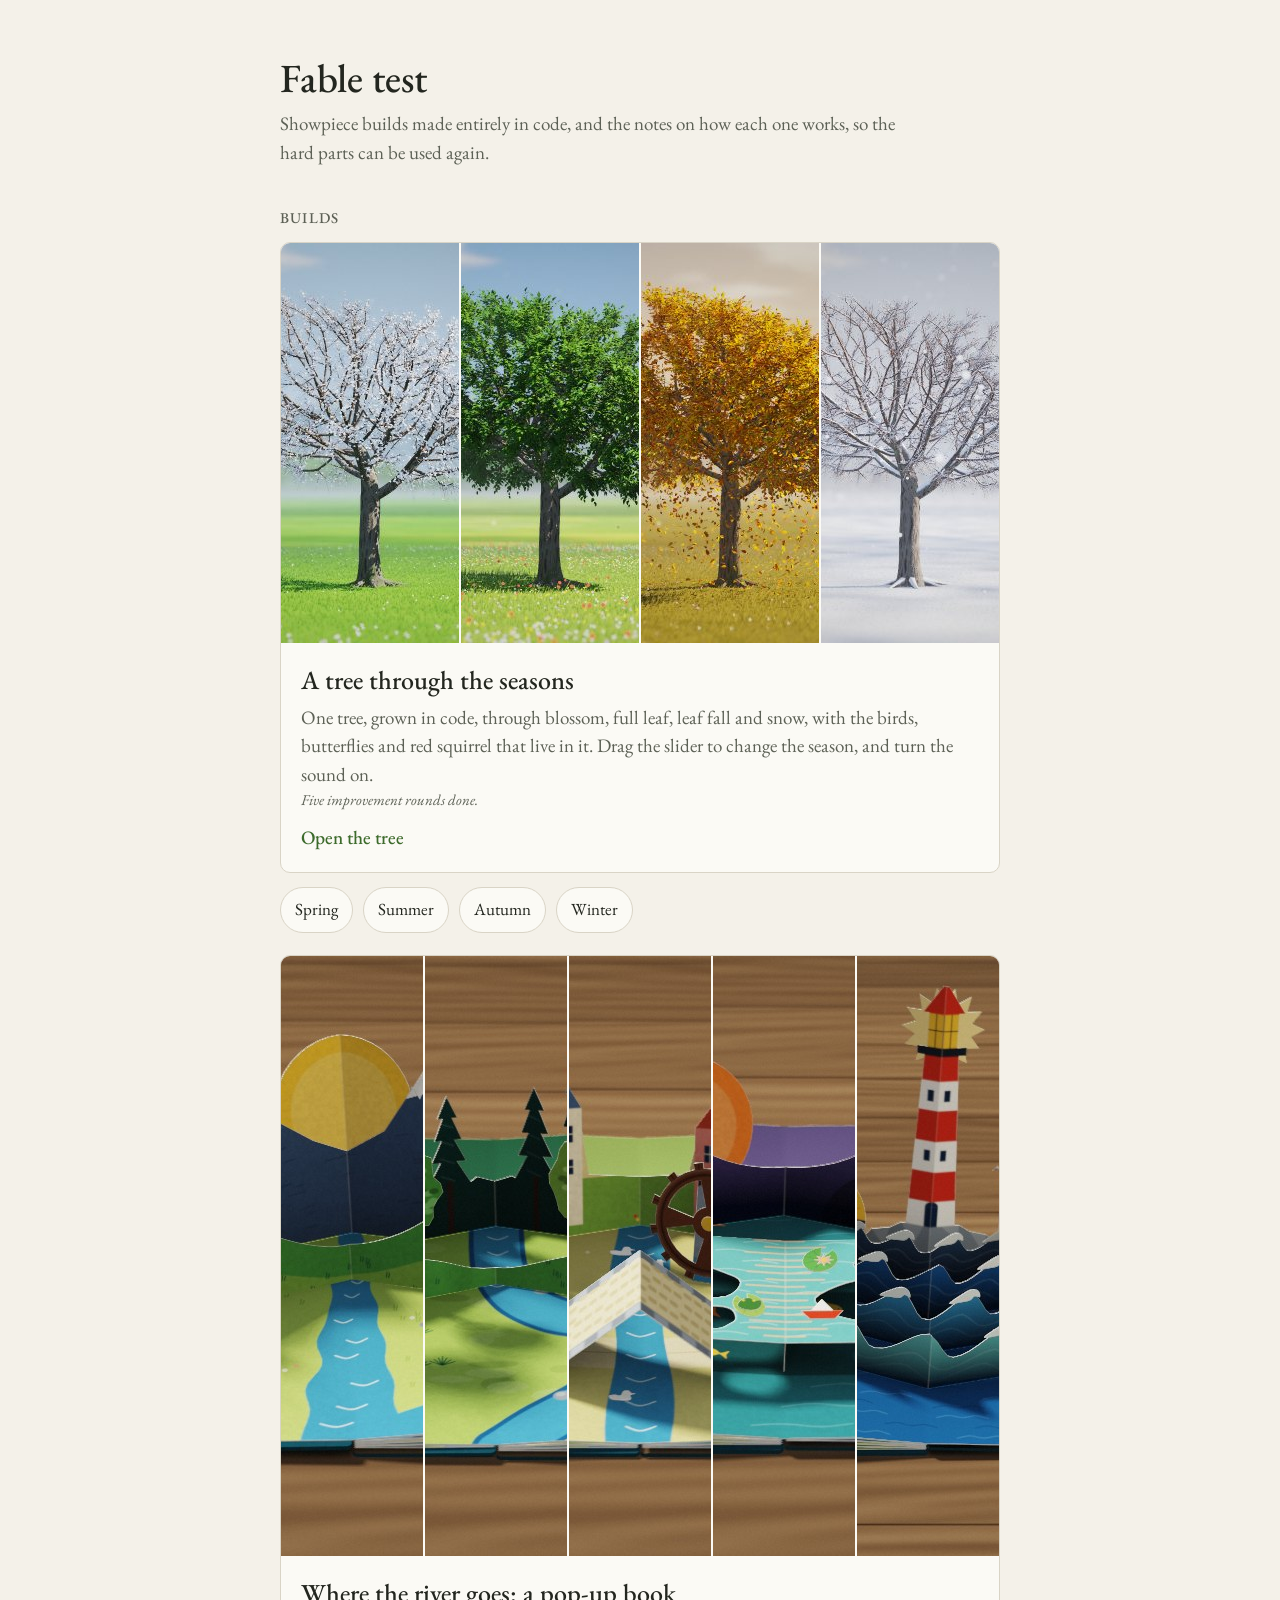
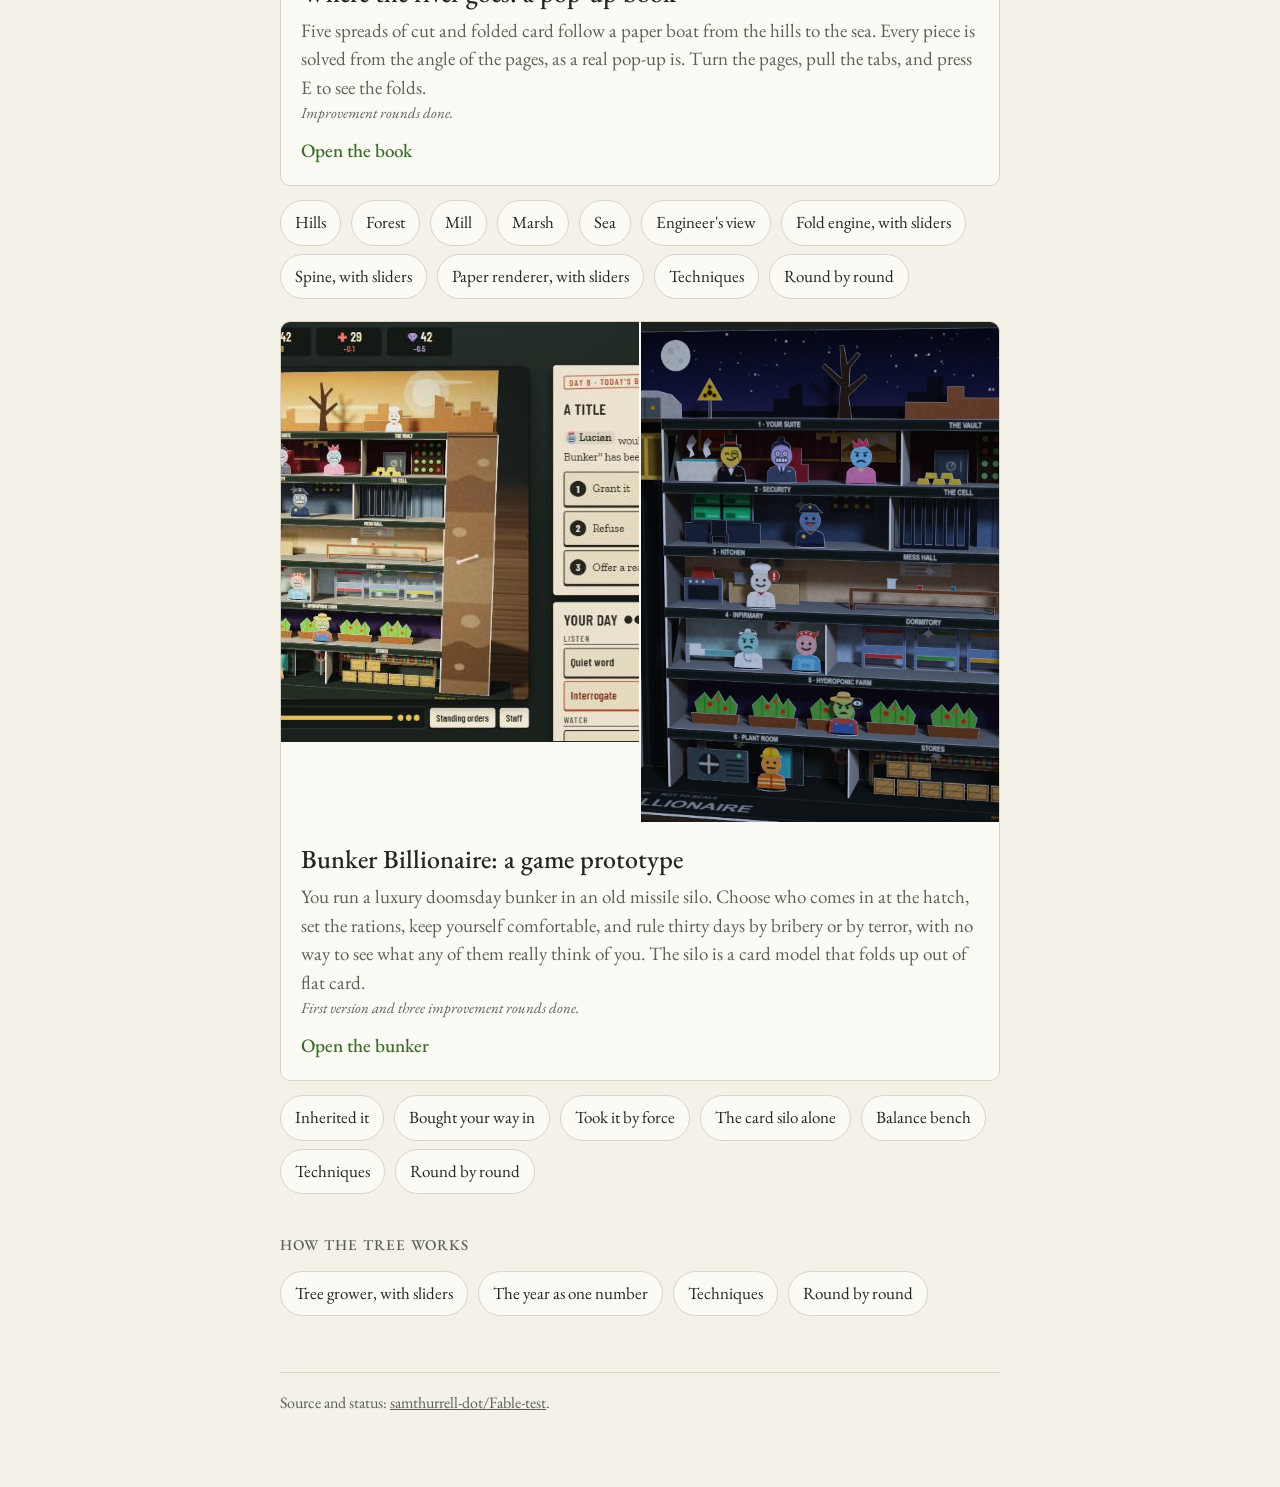
==== index.html @ d1429f7f "16-bunker: people as cut figures with hats and stands, a night sky, labelled floors, lamps and more " ====
<!doctype html>
<html lang="en-GB">
<head>
<meta charset="utf-8">
<meta name="viewport" content="width=device-width, initial-scale=1">
<title>Fable test</title>
<meta name="description" content="Showpiece builds made in code, and the notes on how each one works.">
<meta property="og:type" content="website">
<meta property="og:title" content="Fable test: showpiece builds made in code">
<meta property="og:description" content="One tree, grown entirely in code, through blossom, full leaf, leaf fall and snow, with the life that lives in it.">
<meta property="og:image" content="https://samthurrell-dot.github.io/Fable-test/builds/13-tree-seasons/share/og.jpg">
<meta name="twitter:card" content="summary_large_image">
<link rel="preconnect" href="https://fonts.googleapis.com">
<link rel="preconnect" href="https://fonts.gstatic.com" crossorigin>
<link href="https://fonts.googleapis.com/css2?family=EB+Garamond:ital,wght@0,400;0,500;1,400&display=swap" rel="stylesheet">
<style>
  :root { --paper: #f4f1e9; --ink: #23261f; --soft: #5d6156; --line: #d9d4c6; --leaf: #3d6b2c; }
  * { box-sizing: border-box; }
  body { margin: 0; background: var(--paper); color: var(--ink); font: 19px/1.5 'EB Garamond', Georgia, 'Times New Roman', serif; -webkit-font-smoothing: antialiased; }
  main { max-width: 760px; margin: 0 auto; padding: 56px 20px 72px; }
  h1 { font-weight: 500; font-size: 40px; line-height: 1.1; margin: 0 0 10px; }
  .lede { color: var(--soft); margin: 0 0 40px; max-width: 34em; }
  h2 { font-weight: 500; font-size: 15px; letter-spacing: 0.08em; text-transform: uppercase; color: var(--soft); margin: 0 0 12px; }
  .build { display: block; border: 1px solid var(--line); border-radius: 10px; overflow: hidden; background: #fbfaf5; color: inherit; text-decoration: none; transition: border-color 0.15s, transform 0.15s; }
  .build:hover, .build:focus-visible { border-color: var(--leaf); transform: translateY(-1px); outline: none; }
  /* The same tree in the four seasons, side by side. */
  .year { display: grid; grid-template-columns: repeat(4, 1fr); gap: 2px; background: #fbfaf5; }
  .year img { display: block; width: 100%; aspect-ratio: 4 / 5; object-fit: cover; }
  .year.five { grid-template-columns: repeat(5, 1fr); }
  .year.two { grid-template-columns: repeat(2, 1fr); }
  .year.two img { aspect-ratio: 8 / 5; }
  .build > div:last-child { padding: 18px 20px 20px; }
  .build h3 { font-weight: 500; font-size: 26px; margin: 0 0 4px; }
  .build p { margin: 0; color: var(--soft); }
  .open { display: inline-block; margin-top: 12px; color: var(--leaf); font-weight: 500; }
  .state { font-size: 15px; font-style: italic; }
  ul { list-style: none; padding: 0; margin: 14px 0 0; display: flex; flex-wrap: wrap; gap: 8px 10px; }
  li a { display: inline-block; padding: 9px 14px; min-height: 44px; border: 1px solid var(--line); border-radius: 999px; color: var(--ink); text-decoration: none; font-size: 17px; background: #fbfaf5; }
  li a:hover, li a:focus-visible { border-color: var(--leaf); color: var(--leaf); outline: none; }
  section { margin-top: 40px; }
  footer { margin-top: 56px; padding-top: 18px; border-top: 1px solid var(--line); color: var(--soft); font-size: 16px; }
  footer a { color: inherit; }
  @media (max-width: 520px) { main { padding-top: 36px; } h1 { font-size: 32px; } body { font-size: 18px; } }
</style>
</head>
<body>
<main>
  <h1>Fable test</h1>
  <p class="lede">Showpiece builds made entirely in code, and the notes on how each one works, so the hard parts can be used again.</p>

  <h2>Builds</h2>
  <a class="build" href="builds/13-tree-seasons/">
    <div class="year" aria-hidden="true">
      <img src="builds/13-tree-seasons/share/spring.jpg" alt="" width="640" height="400" loading="lazy">
      <img src="builds/13-tree-seasons/share/summer.jpg" alt="" width="640" height="400" loading="lazy">
      <img src="builds/13-tree-seasons/share/autumn.jpg" alt="" width="640" height="400" loading="lazy">
      <img src="builds/13-tree-seasons/share/winter.jpg" alt="" width="640" height="400" loading="lazy">
    </div>
    <div>
      <h3>A tree through the seasons</h3>
      <p>One tree, grown in code, through blossom, full leaf, leaf fall and snow, with the birds, butterflies and red squirrel that live in it. Drag the slider to change the season, and turn the sound on.</p>
      <p class="state">Five improvement rounds done.</p>
      <span class="open">Open the tree</span>
    </div>
  </a>
  <ul aria-label="Go straight to a season">
    <li><a href="builds/13-tree-seasons/?season=spring">Spring</a></li>
    <li><a href="builds/13-tree-seasons/?season=summer">Summer</a></li>
    <li><a href="builds/13-tree-seasons/?season=autumn">Autumn</a></li>
    <li><a href="builds/13-tree-seasons/?season=winter">Winter</a></li>
  </ul>

  <a class="build" href="builds/15-popup-book/" style="margin-top: 22px">
    <div class="year five" aria-hidden="true">
      <img src="builds/15-popup-book/share/spread1.jpg" alt="" width="960" height="600" loading="lazy">
      <img src="builds/15-popup-book/share/spread2.jpg" alt="" width="960" height="600" loading="lazy">
      <img src="builds/15-popup-book/share/spread3.jpg" alt="" width="960" height="600" loading="lazy">
      <img src="builds/15-popup-book/share/spread4.jpg" alt="" width="960" height="600" loading="lazy">
      <img src="builds/15-popup-book/share/spread5.jpg" alt="" width="960" height="600" loading="lazy">
    </div>
    <div>
      <h3>Where the river goes: a pop-up book</h3>
      <p>Five spreads of cut and folded card follow a paper boat from the hills to the sea. Every piece is solved from the angle of the pages, as a real pop-up is. Turn the pages, pull the tabs, and press E to see the folds.</p>
      <p class="state">Improvement rounds done.</p>
      <span class="open">Open the book</span>
    </div>
  </a>
  <ul aria-label="Go straight to a spread, or see how it works">
    <li><a href="builds/15-popup-book/?turn=1">Hills</a></li>
    <li><a href="builds/15-popup-book/?turn=2">Forest</a></li>
    <li><a href="builds/15-popup-book/?turn=3">Mill</a></li>
    <li><a href="builds/15-popup-book/?turn=4">Marsh</a></li>
    <li><a href="builds/15-popup-book/?turn=5">Sea</a></li>
    <li><a href="builds/15-popup-book/?turn=3&amp;engineer=1">Engineer's view</a></li>
    <li><a href="builds/15-popup-book/demo/fold.html">Fold engine, with sliders</a></li>
    <li><a href="builds/15-popup-book/demo/spine.html">Spine, with sliders</a></li>
    <li><a href="builds/15-popup-book/demo/paper.html">Paper renderer, with sliders</a></li>
    <li><a href="https://github.com/samthurrell-dot/Fable-test/blob/main/builds/15-popup-book/TECHNIQUES.md">Techniques</a></li>
    <li><a href="https://github.com/samthurrell-dot/Fable-test/blob/main/builds/15-popup-book/ROUNDS.md">Round by round</a></li>
  </ul>

  <a class="build" href="builds/16-bunker-billionaire/" style="margin-top: 22px">
    <div class="year two" aria-hidden="true">
      <img src="builds/16-bunker-billionaire/share/og.jpg" alt="" width="800" height="420" loading="lazy">
      <img src="builds/16-bunker-billionaire/share/night.jpg" alt="" width="800" height="500" loading="lazy">
    </div>
    <div>
      <h3>Bunker Billionaire: a game prototype</h3>
      <p>You run a luxury doomsday bunker in an old missile silo. Choose who comes in at the hatch, set the rations, keep yourself comfortable, and rule thirty days by bribery or by terror, with no way to see what any of them really think of you. The silo is a card model that folds up out of flat card.</p>
      <p class="state">First version and three improvement rounds done.</p>
      <span class="open">Open the bunker</span>
    </div>
  </a>
  <ul aria-label="Go straight to a start, or see how it works">
    <li><a href="builds/16-bunker-billionaire/?card=inherited">Inherited it</a></li>
    <li><a href="builds/16-bunker-billionaire/?card=bought">Bought your way in</a></li>
    <li><a href="builds/16-bunker-billionaire/?card=force">Took it by force</a></li>
    <li><a href="builds/16-bunker-billionaire/demo/diorama.html">The card silo alone</a></li>
    <li><a href="builds/16-bunker-billionaire/demo/balance.html">Balance bench</a></li>
    <li><a href="https://github.com/samthurrell-dot/Fable-test/blob/main/builds/16-bunker-billionaire/TECHNIQUES.md">Techniques</a></li>
    <li><a href="https://github.com/samthurrell-dot/Fable-test/blob/main/builds/16-bunker-billionaire/ROUNDS.md">Round by round</a></li>
  </ul>

  <section>
    <h2>How the tree works</h2>
    <ul>
      <li><a href="builds/13-tree-seasons/demo/tree.html">Tree grower, with sliders</a></li>
      <li><a href="builds/13-tree-seasons/demo/seasons.html">The year as one number</a></li>
      <li><a href="https://github.com/samthurrell-dot/Fable-test/blob/main/builds/13-tree-seasons/TECHNIQUES.md">Techniques</a></li>
      <li><a href="https://github.com/samthurrell-dot/Fable-test/blob/main/builds/13-tree-seasons/ROUNDS.md">Round by round</a></li>
    </ul>
  </section>

  <footer>
    Source and status: <a href="https://github.com/samthurrell-dot/Fable-test">samthurrell-dot/Fable-test</a>.
  </footer>
</main>
</body>
</html>
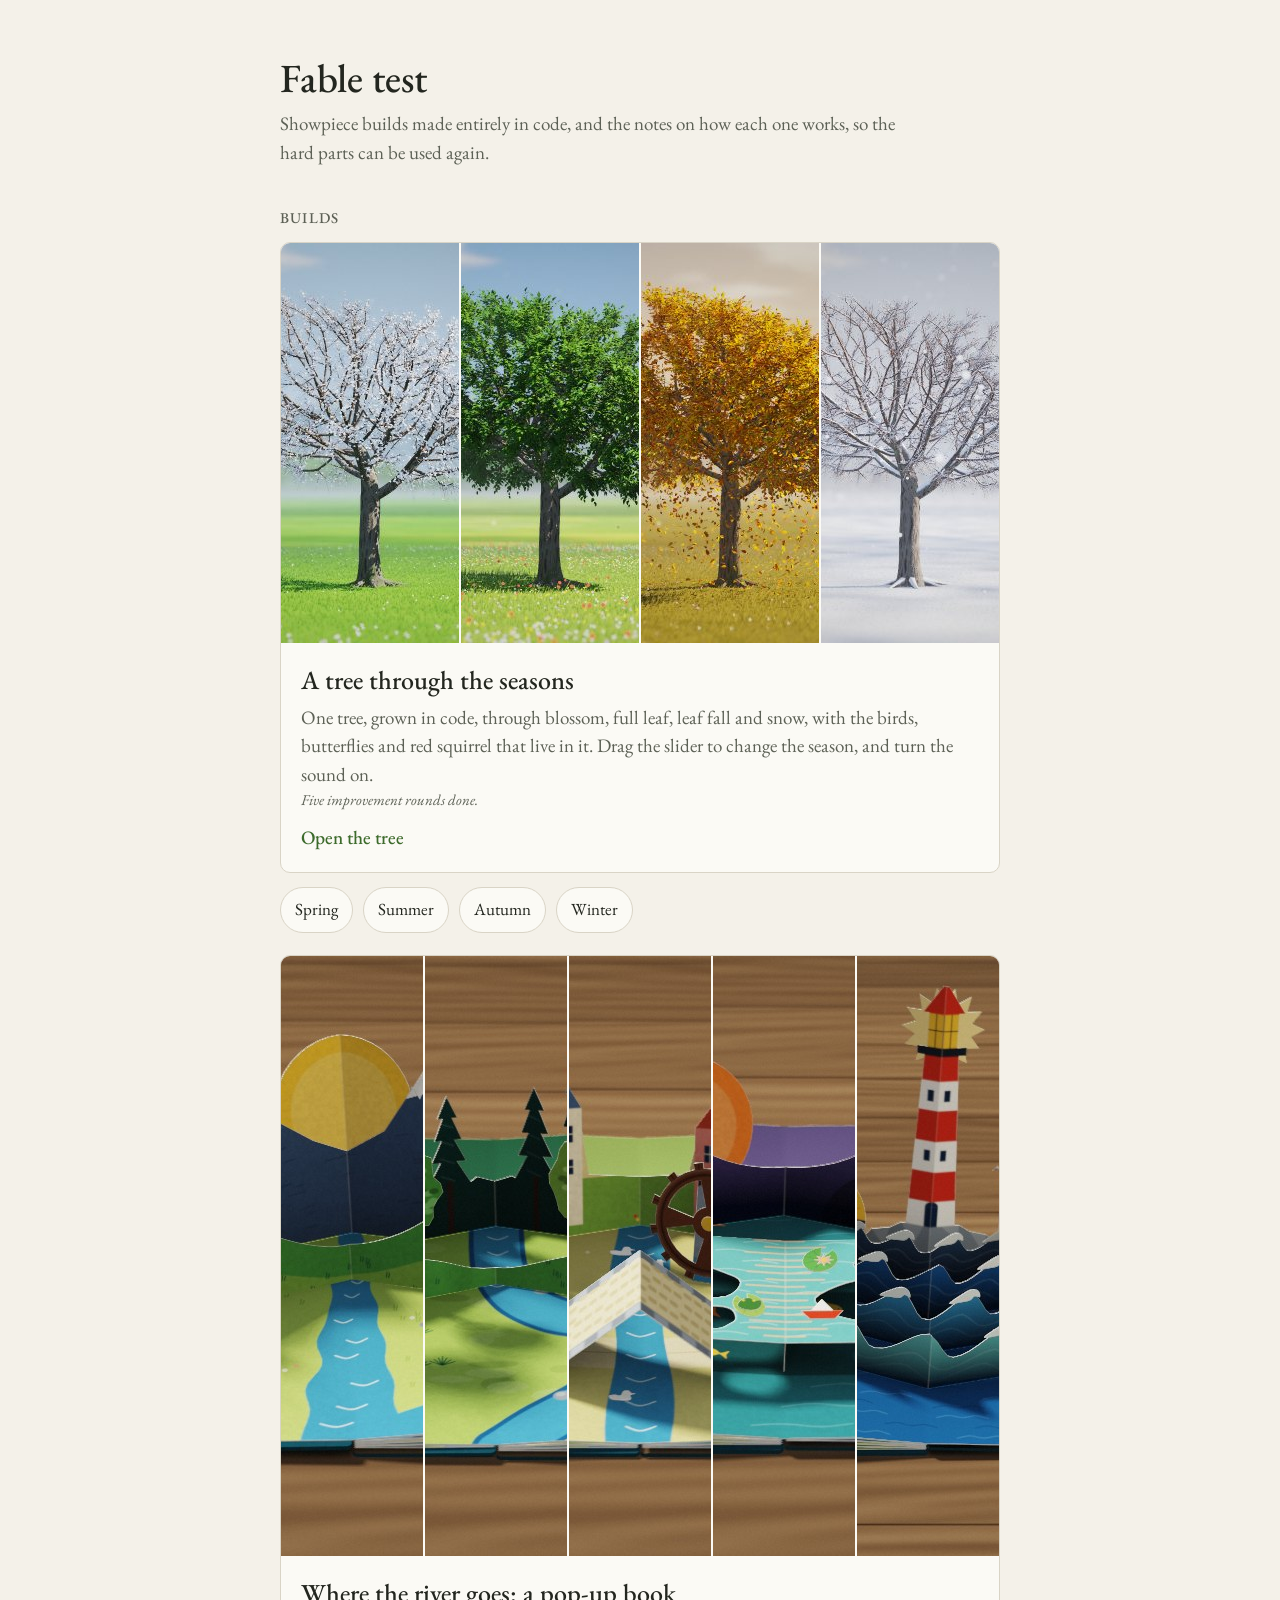
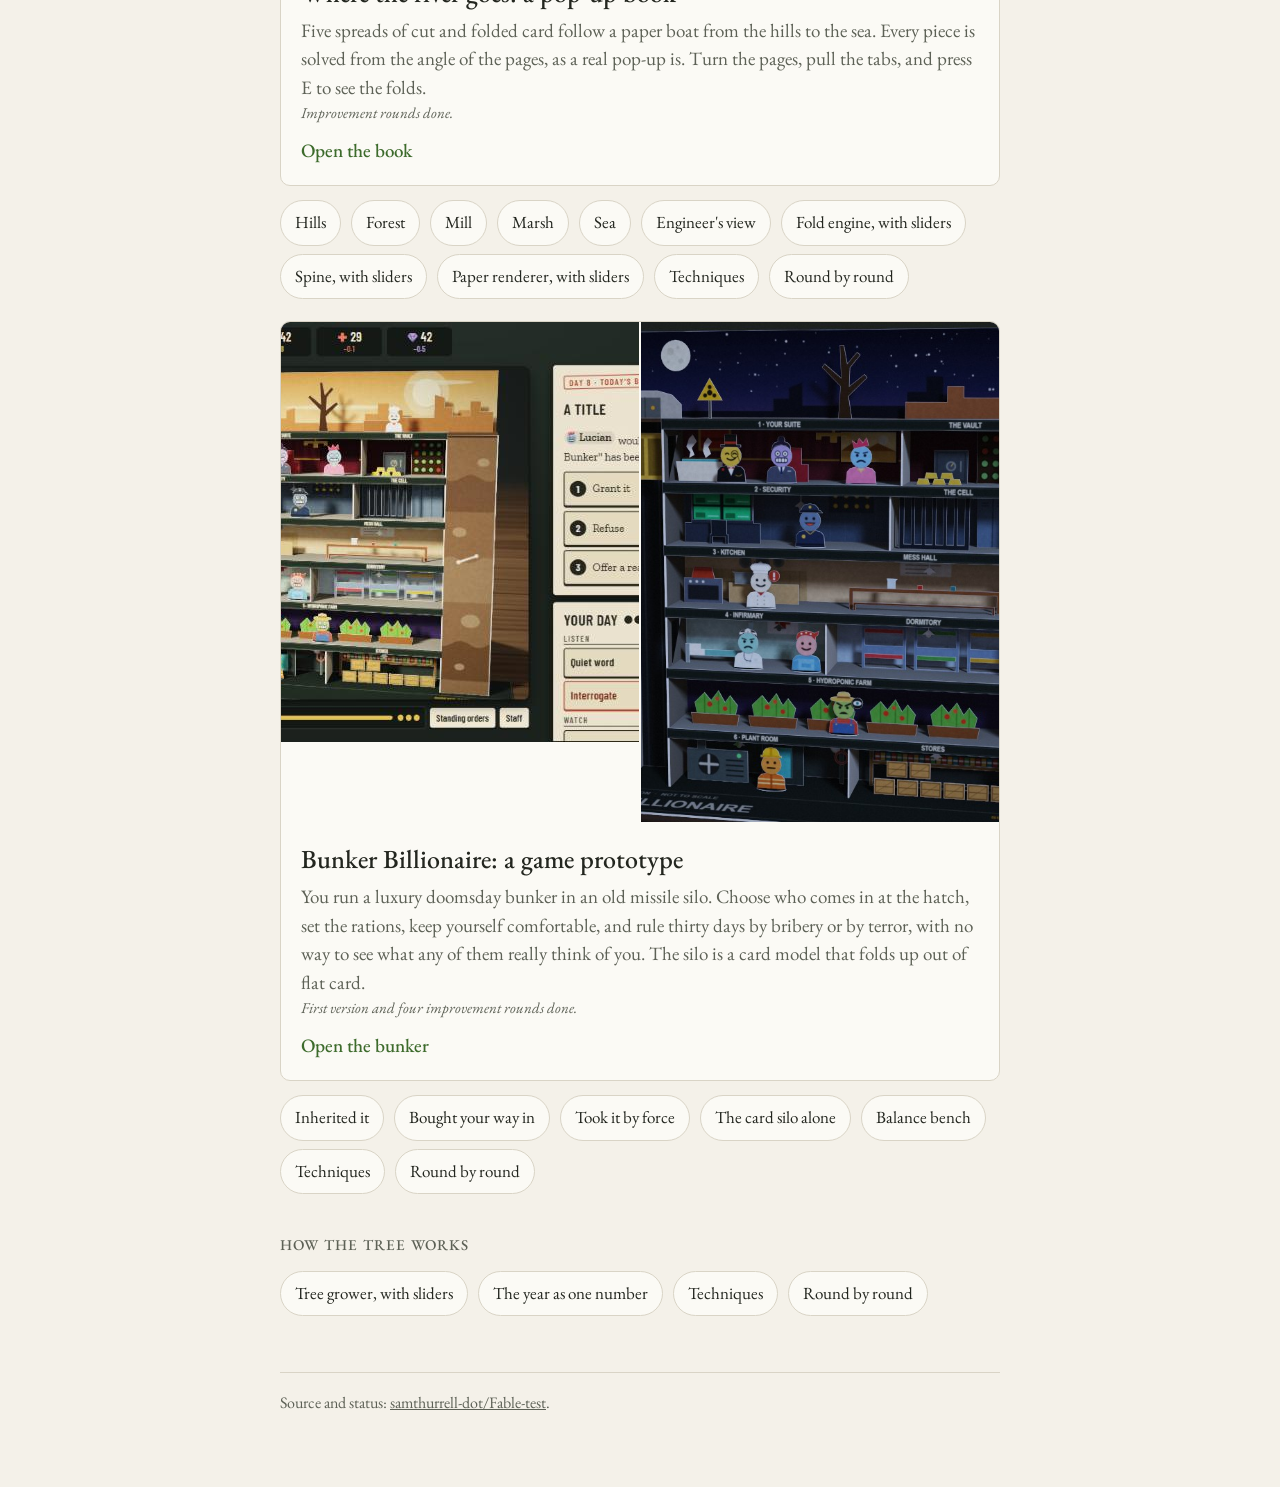
==== commit 9b62016f: "16-bunker: harsh measures as a slope, friends, who paid on the end screen, a lighter day, an exact l" ====
--- a/index.html
+++ b/index.html
@@ -107,7 +107,7 @@
     <div>
       <h3>Bunker Billionaire: a game prototype</h3>
       <p>You run a luxury doomsday bunker in an old missile silo. Choose who comes in at the hatch, set the rations, keep yourself comfortable, and rule thirty days by bribery or by terror, with no way to see what any of them really think of you. The silo is a card model that folds up out of flat card.</p>
-      <p class="state">First version and three improvement rounds done.</p>
+      <p class="state">First version and four improvement rounds done.</p>
       <span class="open">Open the bunker</span>
     </div>
   </a>
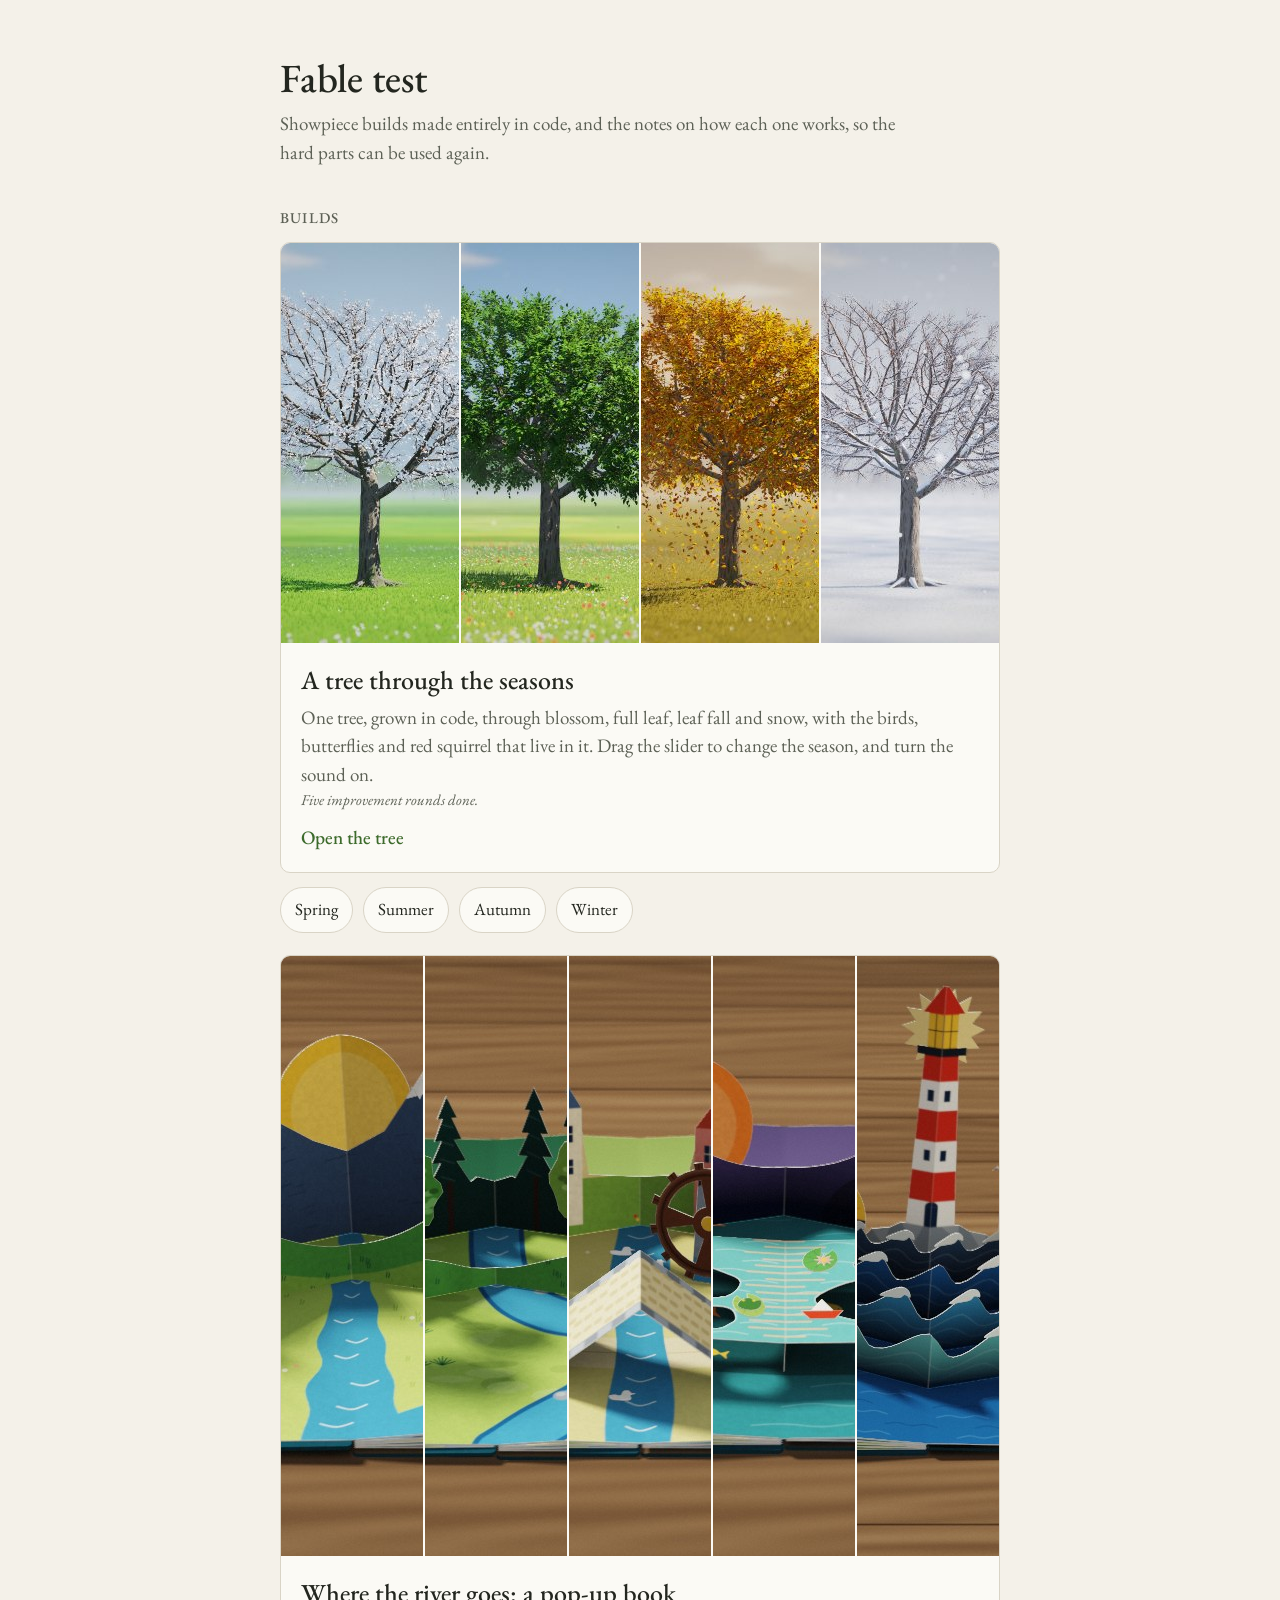
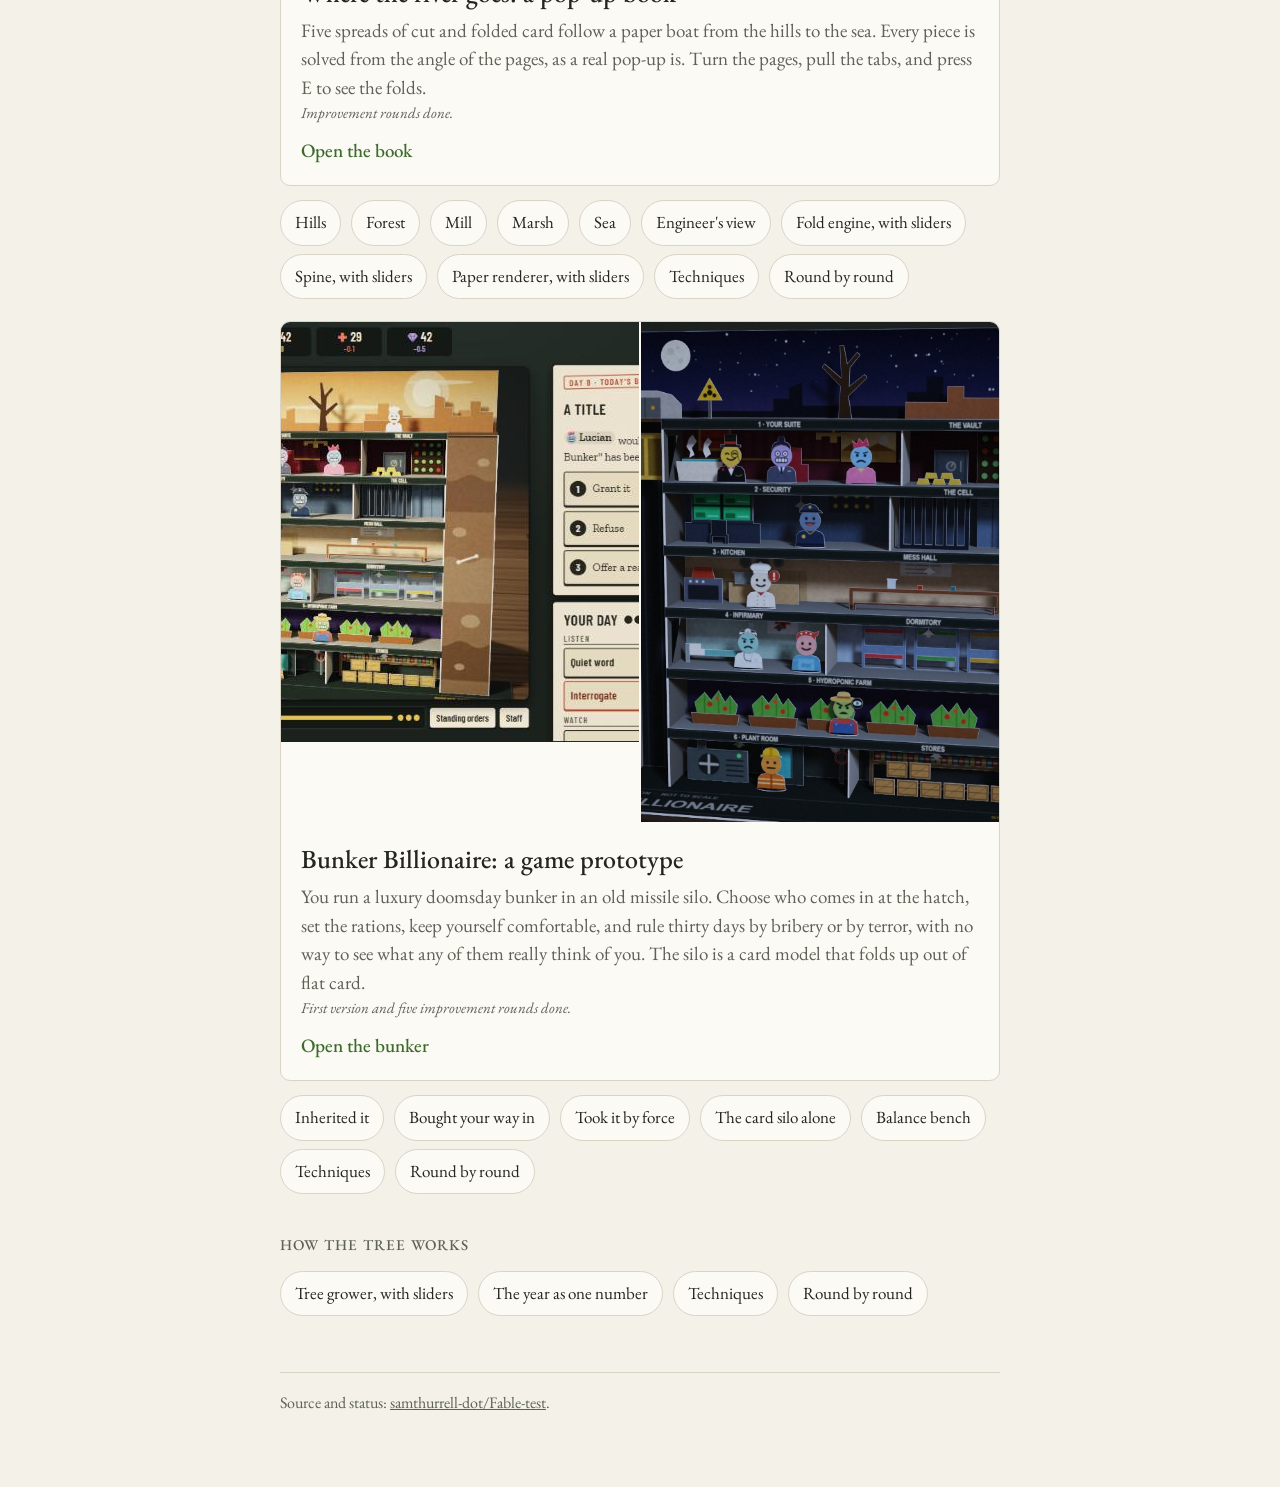
==== commit 088cc525: "16-bunker: a goal and a score, a hand of cards (mostly satire), ten projects as upgrade paths, eleve" ====
--- a/index.html
+++ b/index.html
@@ -107,7 +107,7 @@
     <div>
       <h3>Bunker Billionaire: a game prototype</h3>
       <p>You run a luxury doomsday bunker in an old missile silo. Choose who comes in at the hatch, set the rations, keep yourself comfortable, and rule thirty days by bribery or by terror, with no way to see what any of them really think of you. The silo is a card model that folds up out of flat card.</p>
-      <p class="state">First version and four improvement rounds done.</p>
+      <p class="state">First version and five improvement rounds done.</p>
       <span class="open">Open the bunker</span>
     </div>
   </a>
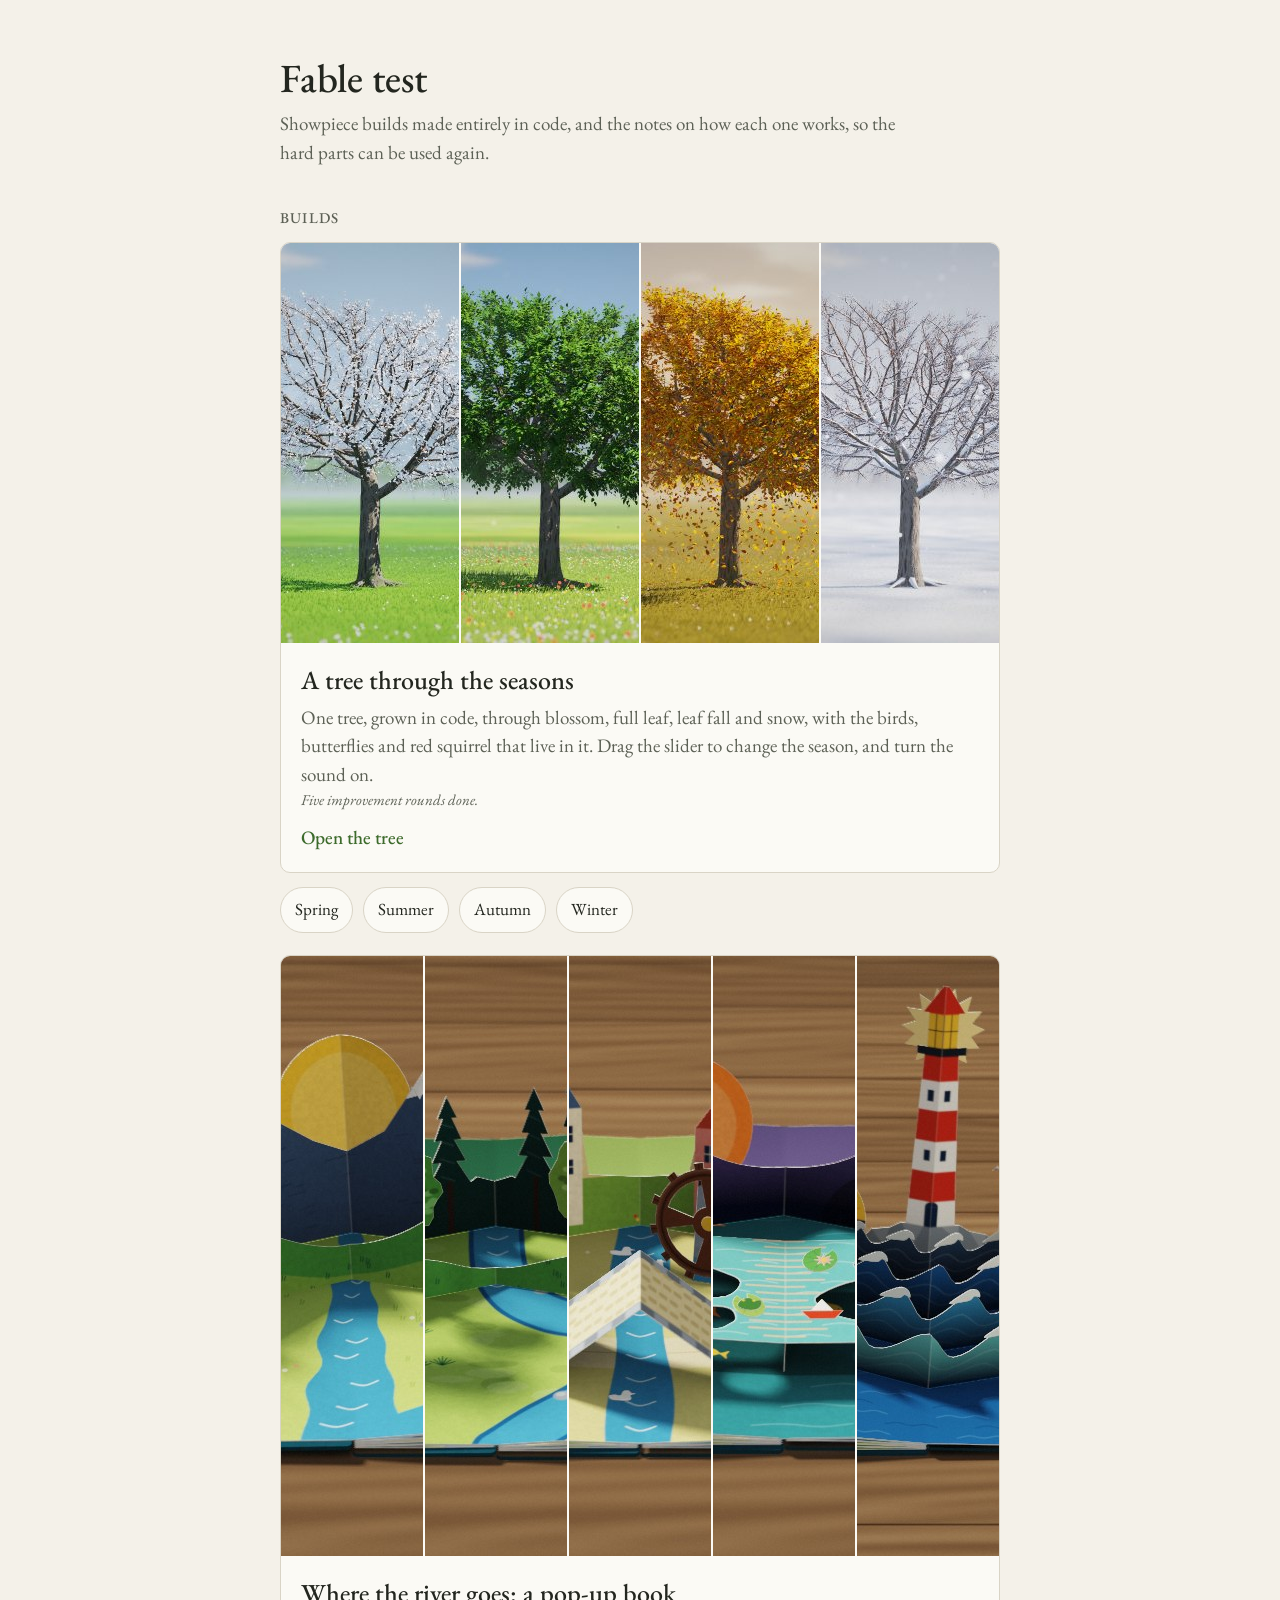
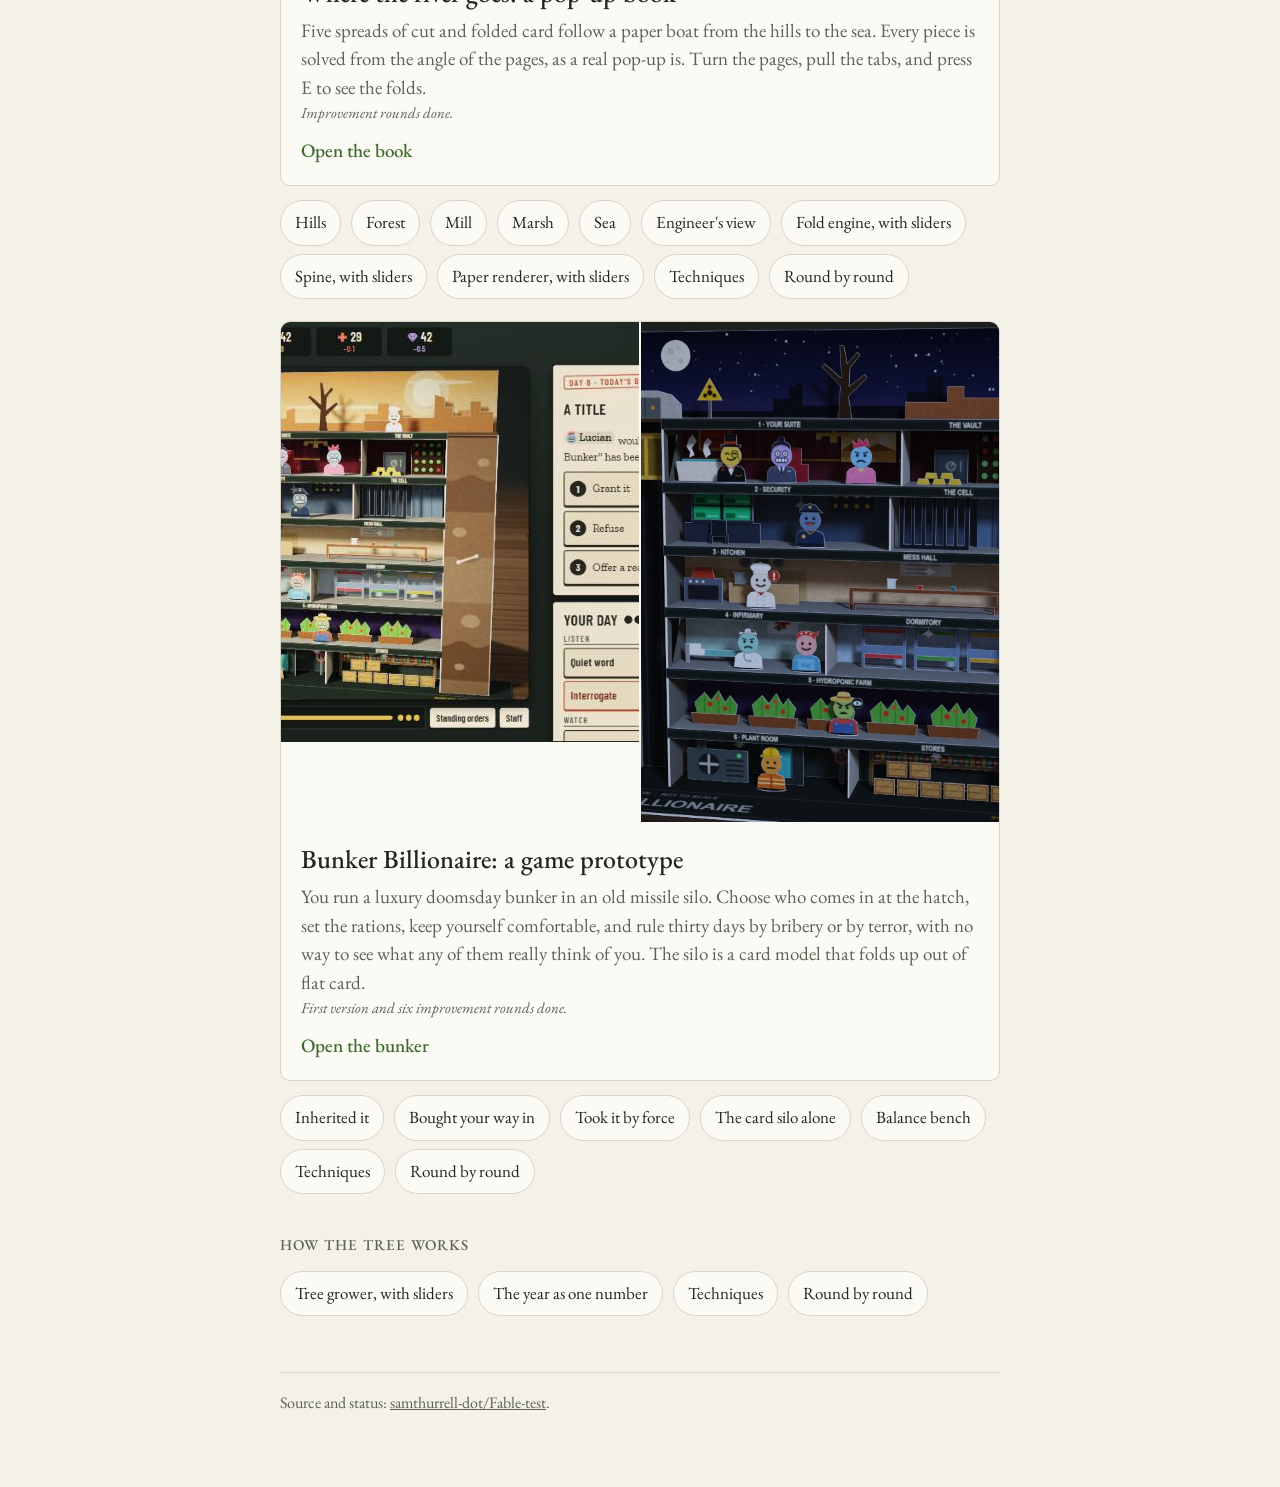
==== commit 12c9b1ff: "16-bunker-billionaire: requests and promises that take days, tied to projects (round 6) Staff ask fo" ====
--- a/index.html
+++ b/index.html
@@ -107,7 +107,7 @@
     <div>
       <h3>Bunker Billionaire: a game prototype</h3>
       <p>You run a luxury doomsday bunker in an old missile silo. Choose who comes in at the hatch, set the rations, keep yourself comfortable, and rule thirty days by bribery or by terror, with no way to see what any of them really think of you. The silo is a card model that folds up out of flat card.</p>
-      <p class="state">First version and five improvement rounds done.</p>
+      <p class="state">First version and six improvement rounds done.</p>
       <span class="open">Open the bunker</span>
     </div>
   </a>
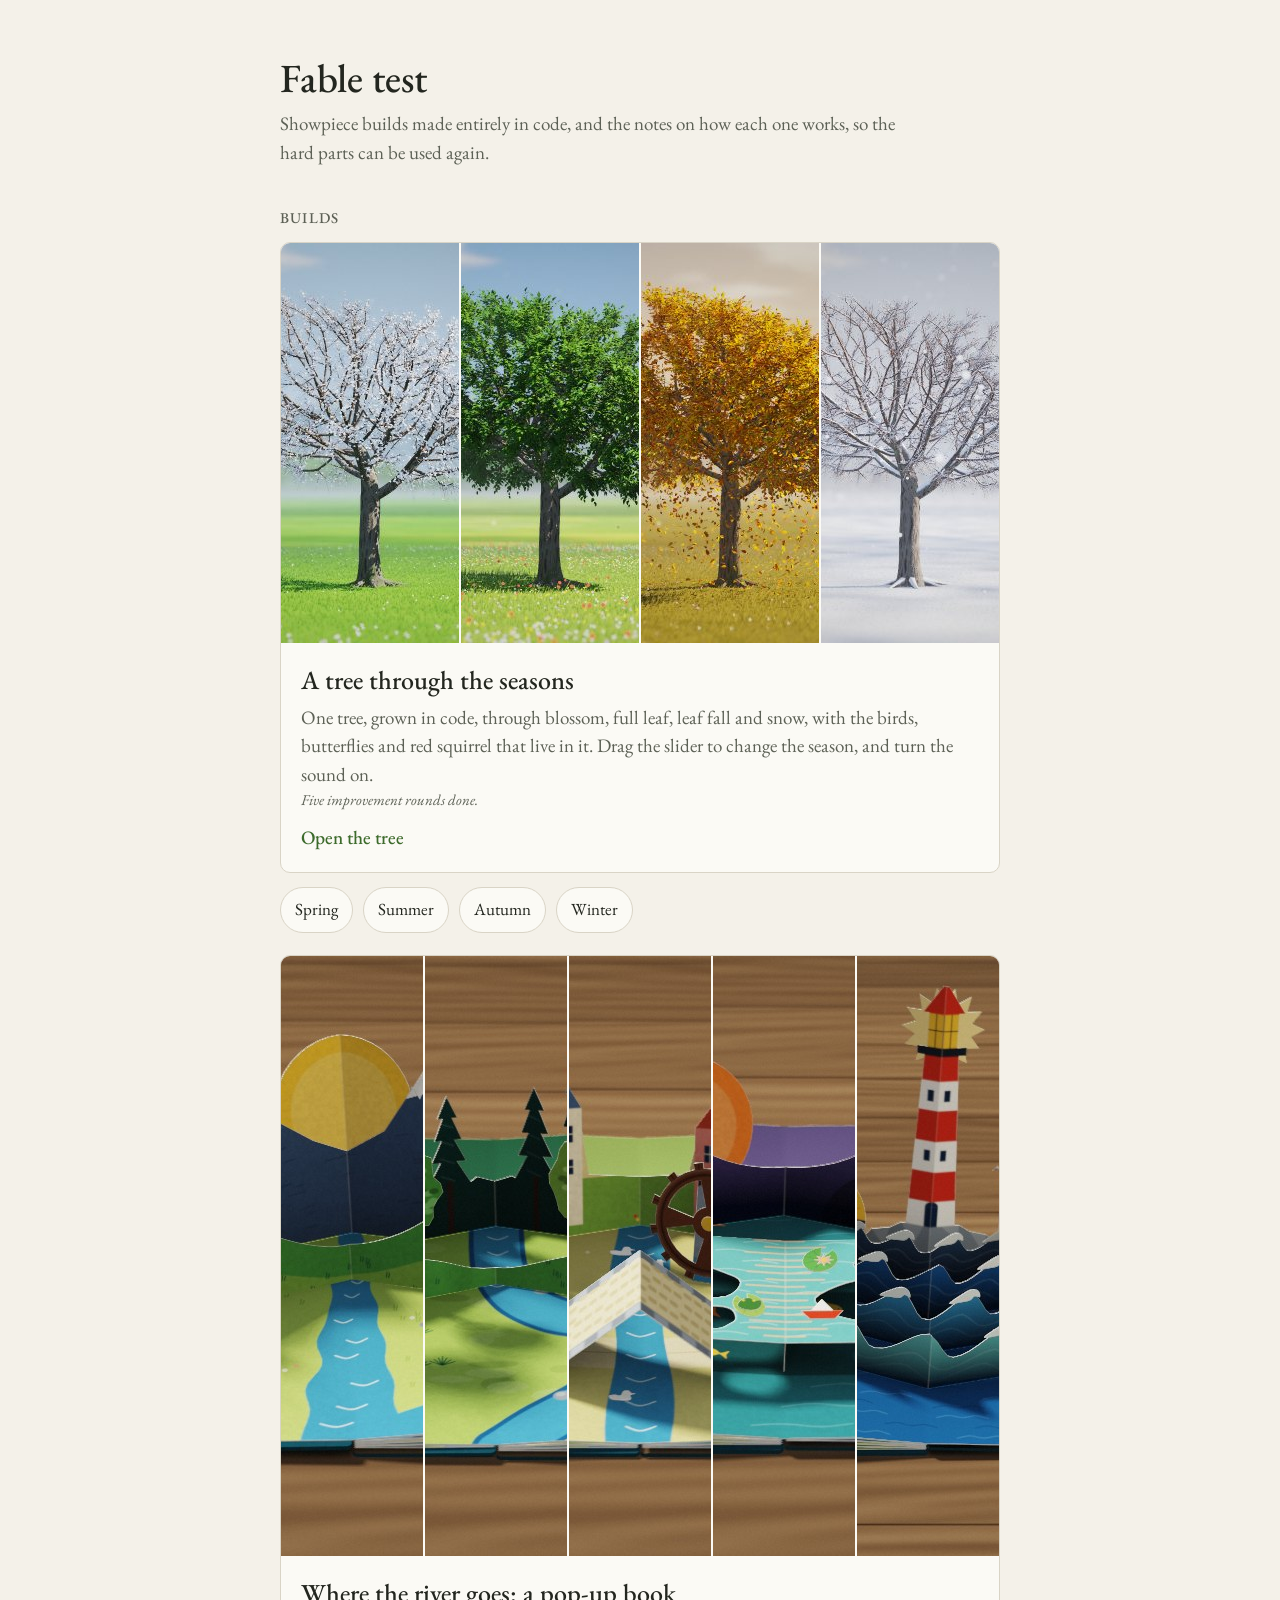
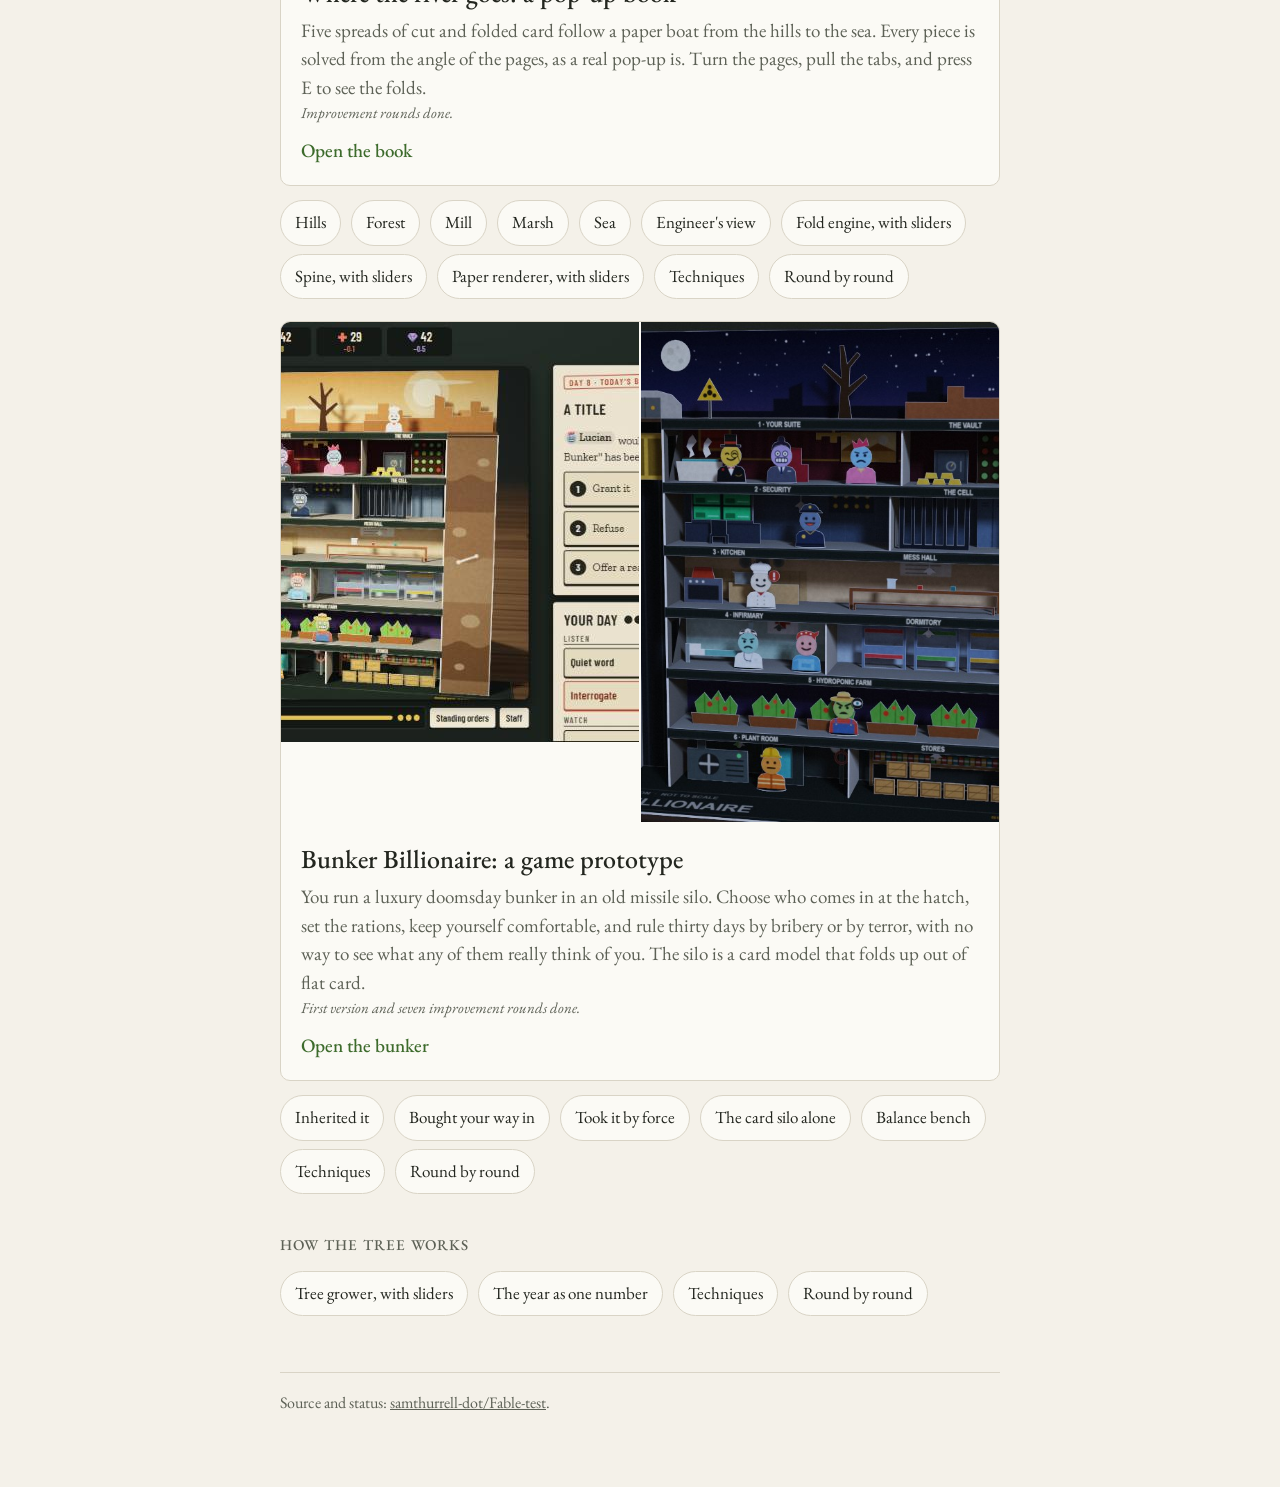
==== commit 72fb2e9b: "16-bunker-billionaire: projects you push each day, a first project, card effect tags (round 7) Proje" ====
--- a/index.html
+++ b/index.html
@@ -107,7 +107,7 @@
     <div>
       <h3>Bunker Billionaire: a game prototype</h3>
       <p>You run a luxury doomsday bunker in an old missile silo. Choose who comes in at the hatch, set the rations, keep yourself comfortable, and rule thirty days by bribery or by terror, with no way to see what any of them really think of you. The silo is a card model that folds up out of flat card.</p>
-      <p class="state">First version and six improvement rounds done.</p>
+      <p class="state">First version and seven improvement rounds done.</p>
       <span class="open">Open the bunker</span>
     </div>
   </a>
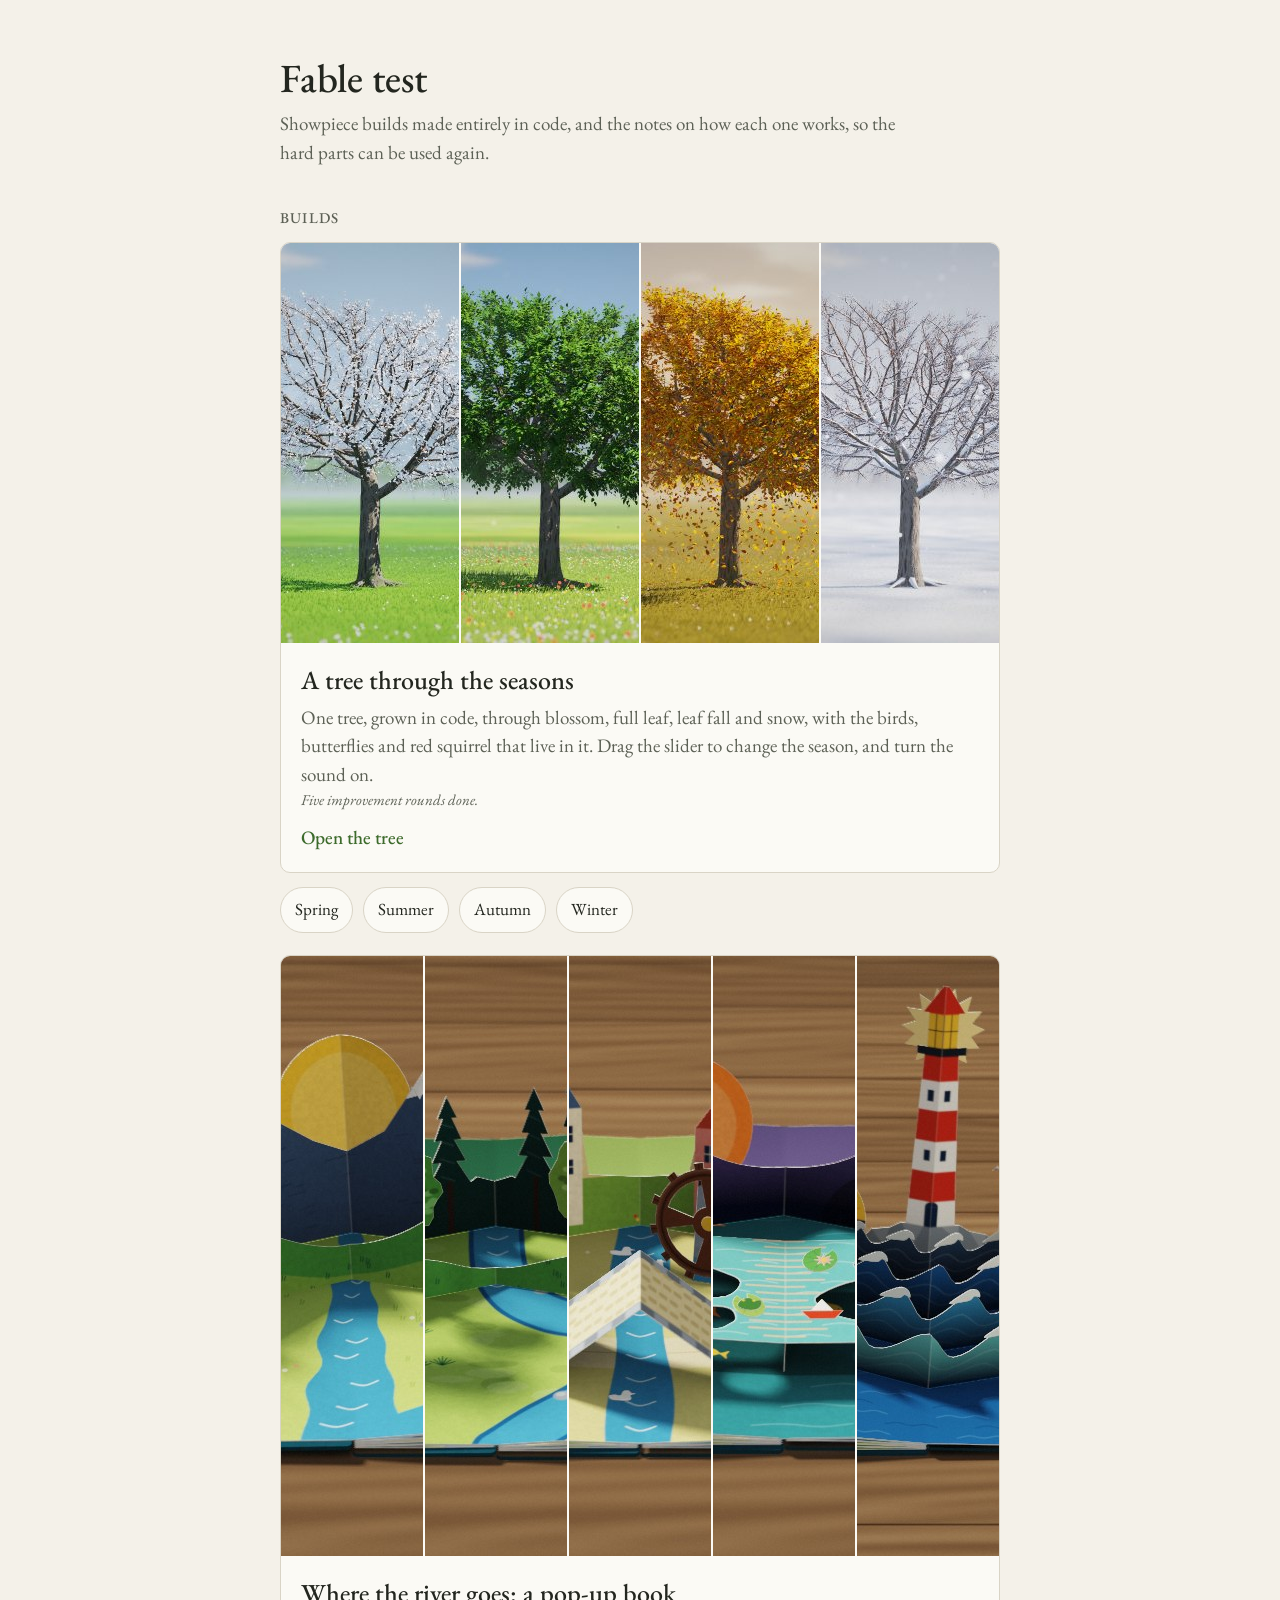
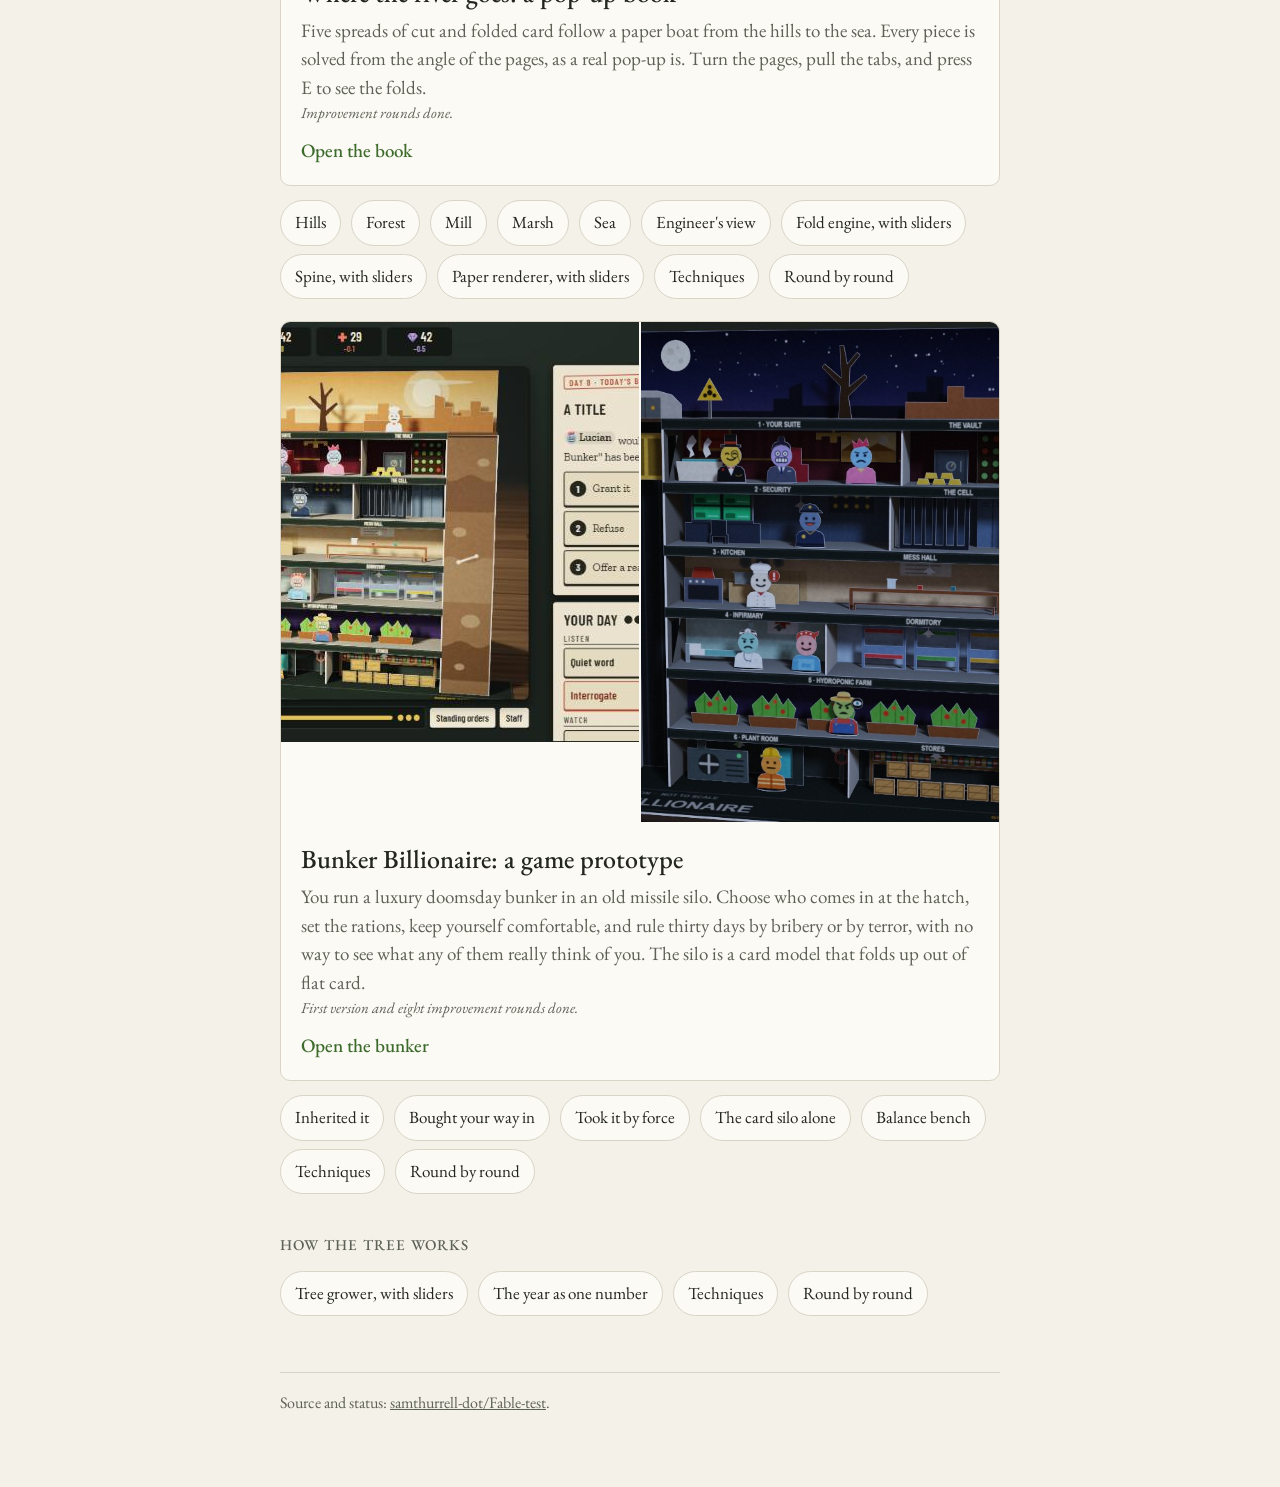
==== commit c71d22a6: "16-bunker-billionaire: warning before desertion, plain You sheet (round 8) Nobody deserts without fi" ====
--- a/index.html
+++ b/index.html
@@ -107,7 +107,7 @@
     <div>
       <h3>Bunker Billionaire: a game prototype</h3>
       <p>You run a luxury doomsday bunker in an old missile silo. Choose who comes in at the hatch, set the rations, keep yourself comfortable, and rule thirty days by bribery or by terror, with no way to see what any of them really think of you. The silo is a card model that folds up out of flat card.</p>
-      <p class="state">First version and seven improvement rounds done.</p>
+      <p class="state">First version and eight improvement rounds done.</p>
       <span class="open">Open the bunker</span>
     </div>
   </a>
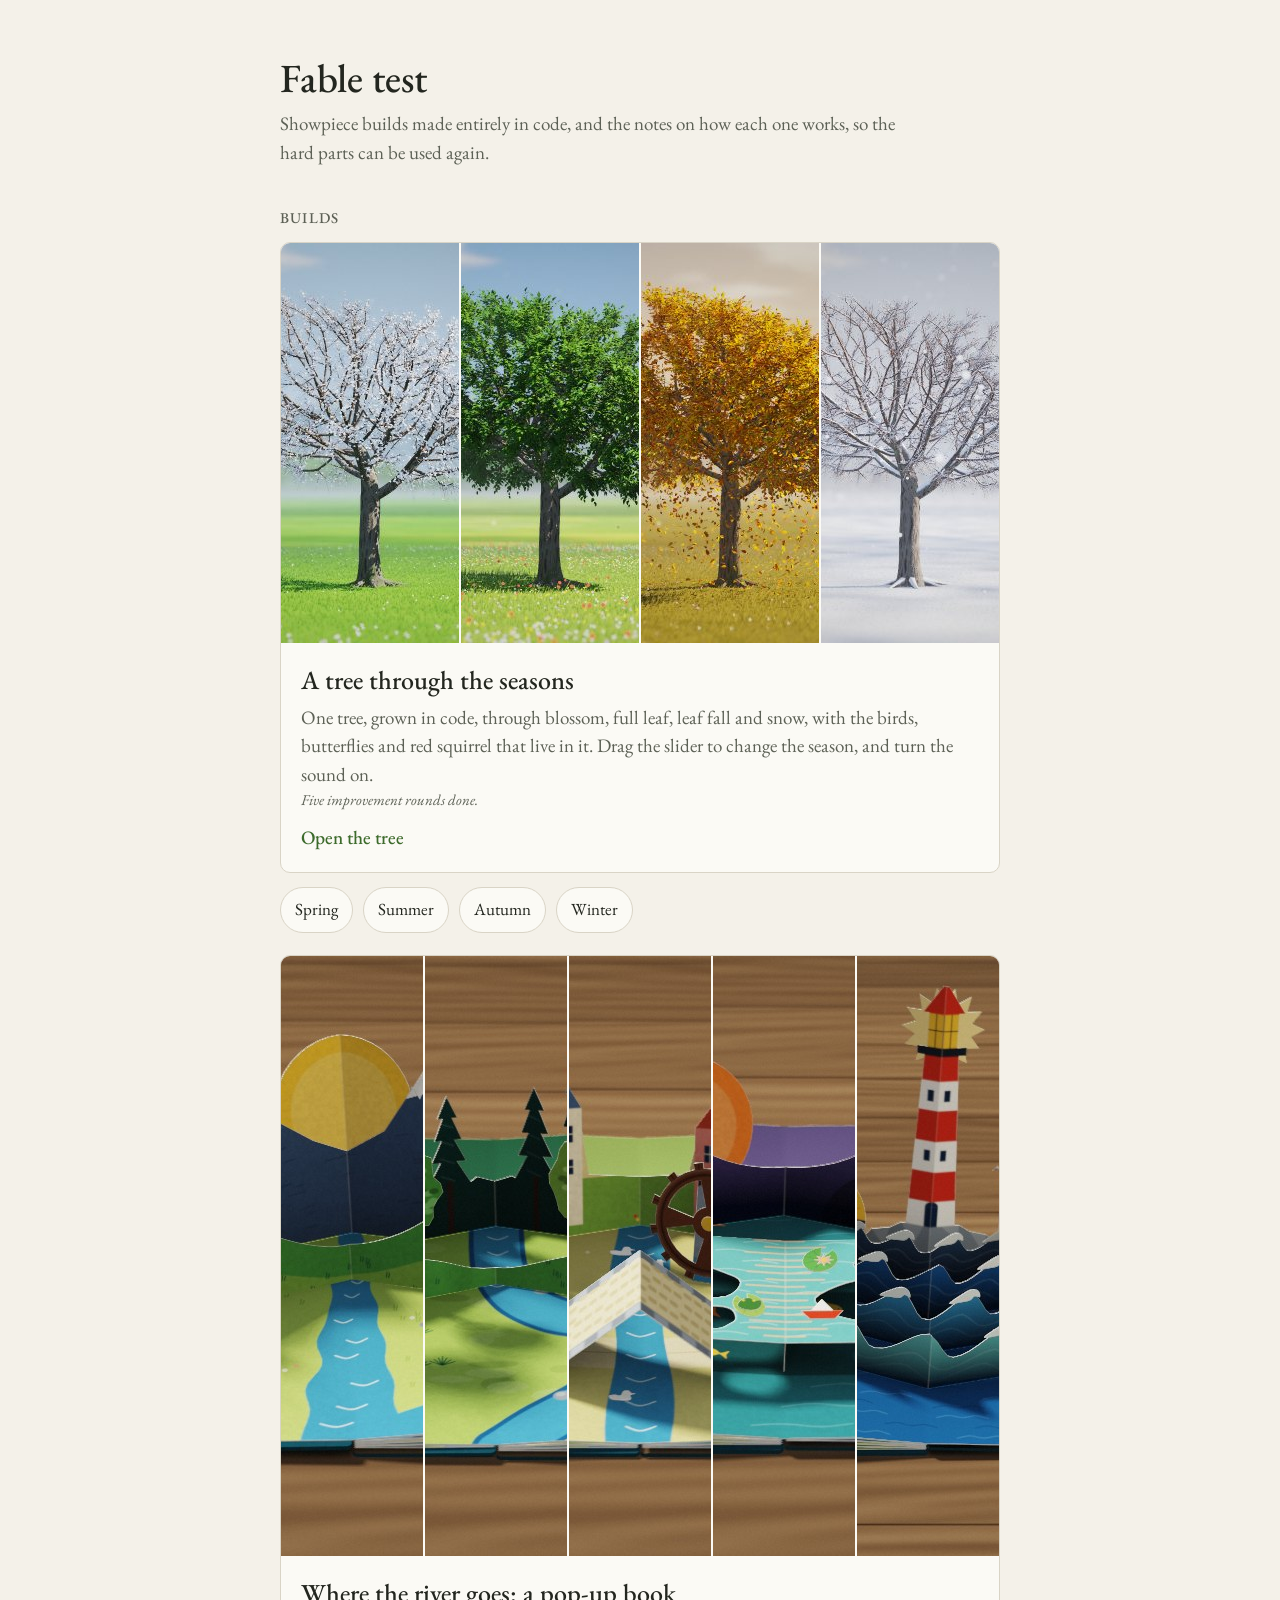
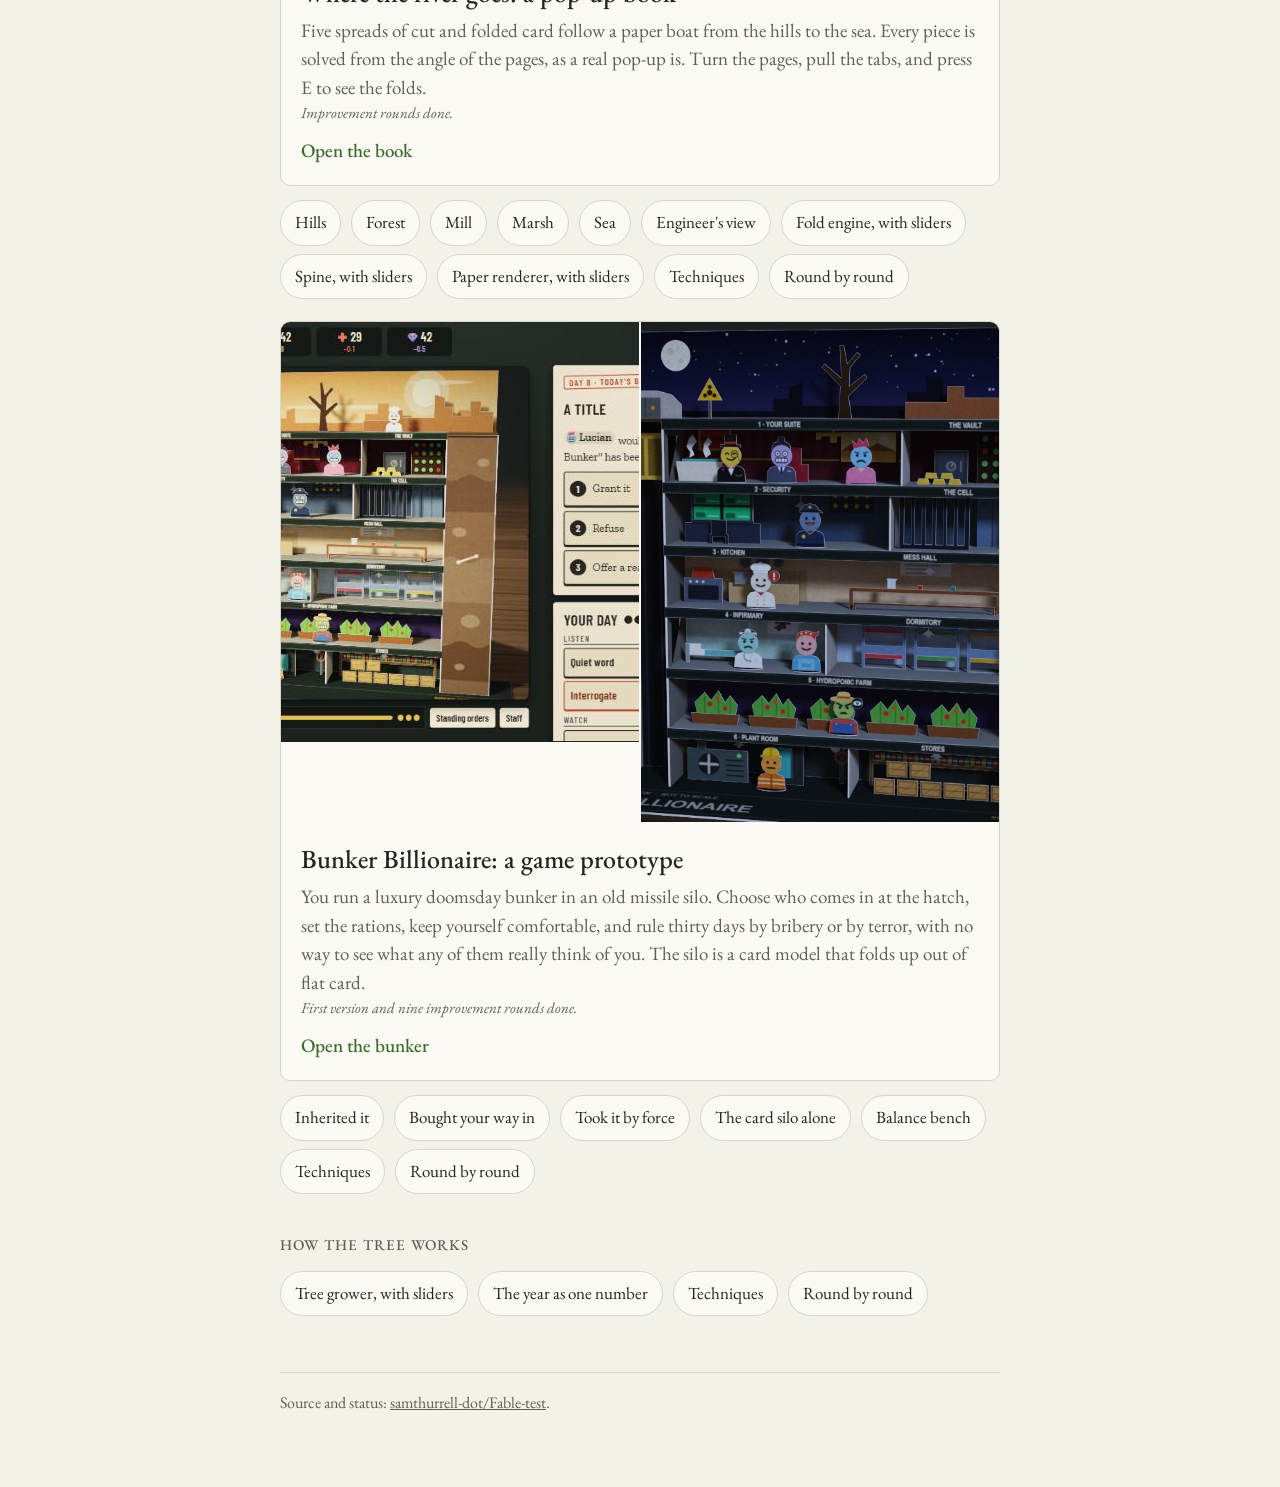
==== commit 2781d466: "16-bunker-billionaire: levers for every store, water and power projects (round 9) Each store's sheet" ====
--- a/index.html
+++ b/index.html
@@ -107,7 +107,7 @@
     <div>
       <h3>Bunker Billionaire: a game prototype</h3>
       <p>You run a luxury doomsday bunker in an old missile silo. Choose who comes in at the hatch, set the rations, keep yourself comfortable, and rule thirty days by bribery or by terror, with no way to see what any of them really think of you. The silo is a card model that folds up out of flat card.</p>
-      <p class="state">First version and eight improvement rounds done.</p>
+      <p class="state">First version and nine improvement rounds done.</p>
       <span class="open">Open the bunker</span>
     </div>
   </a>
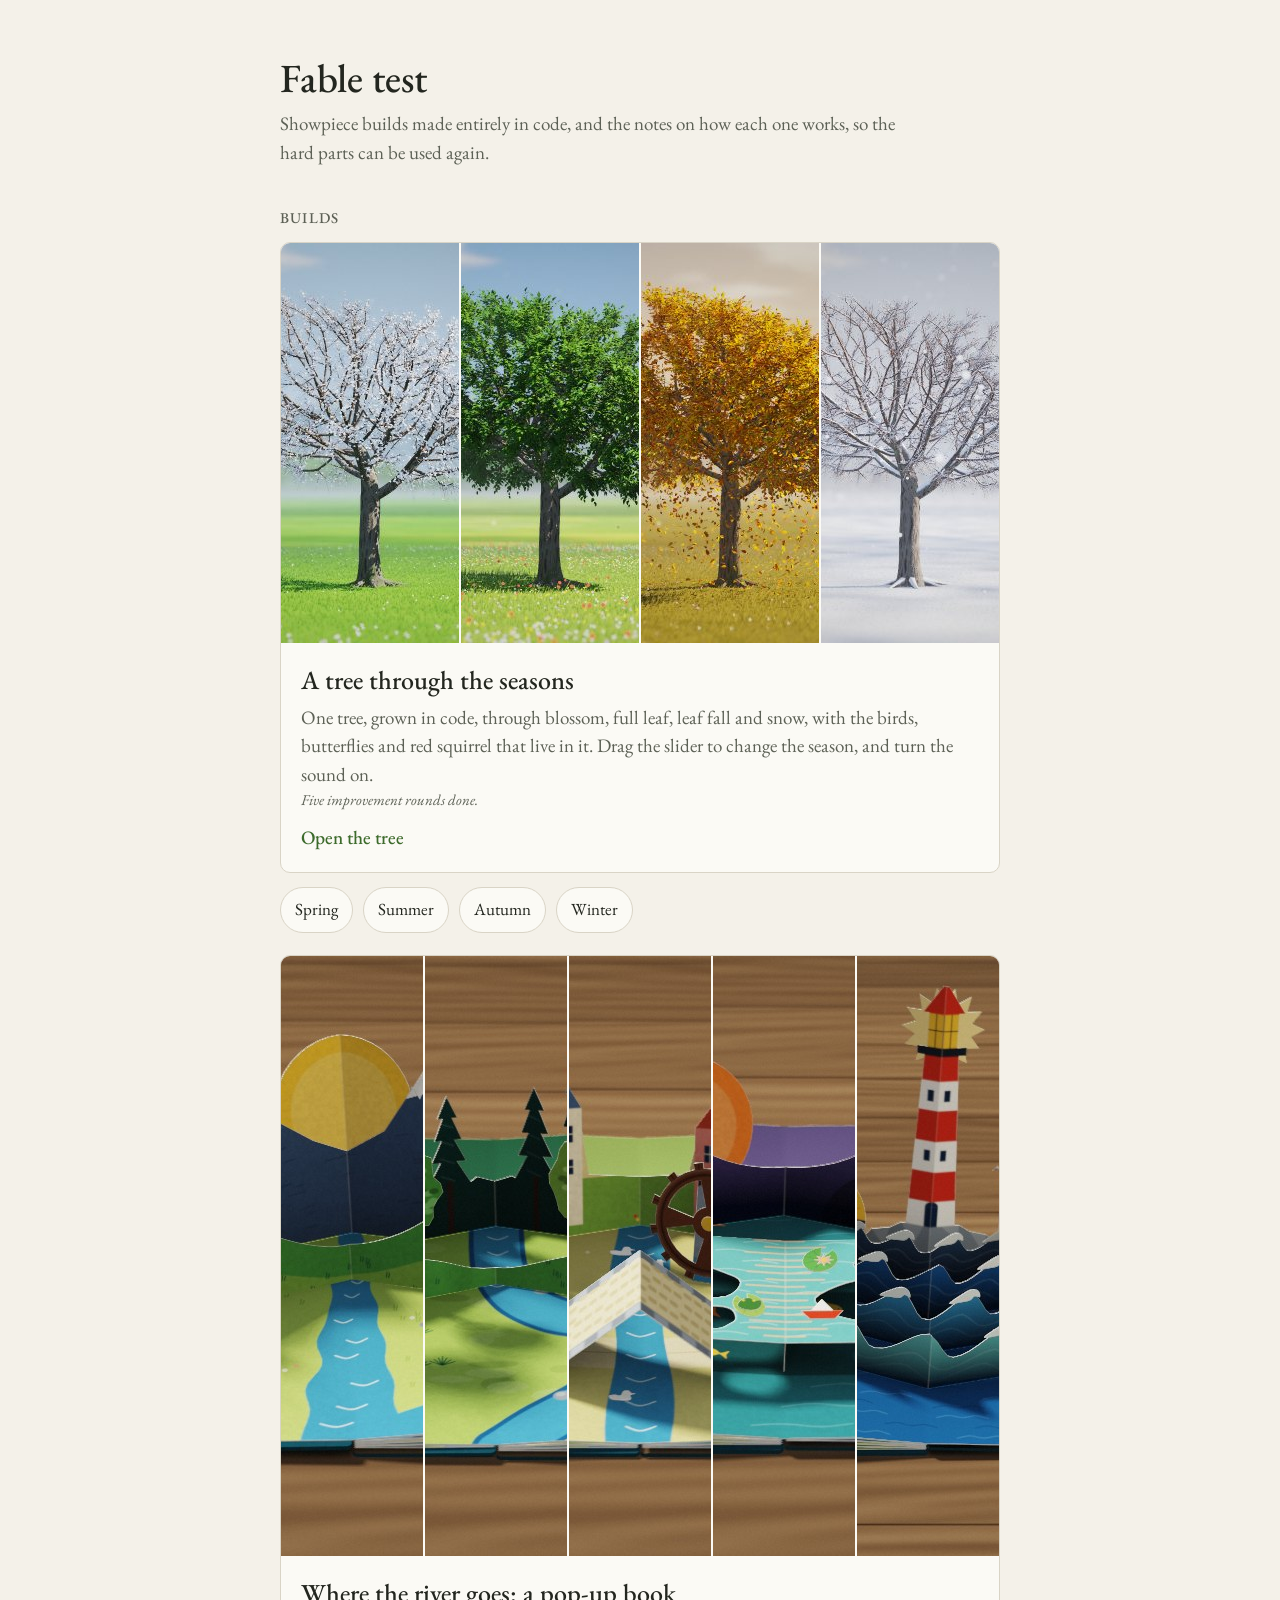
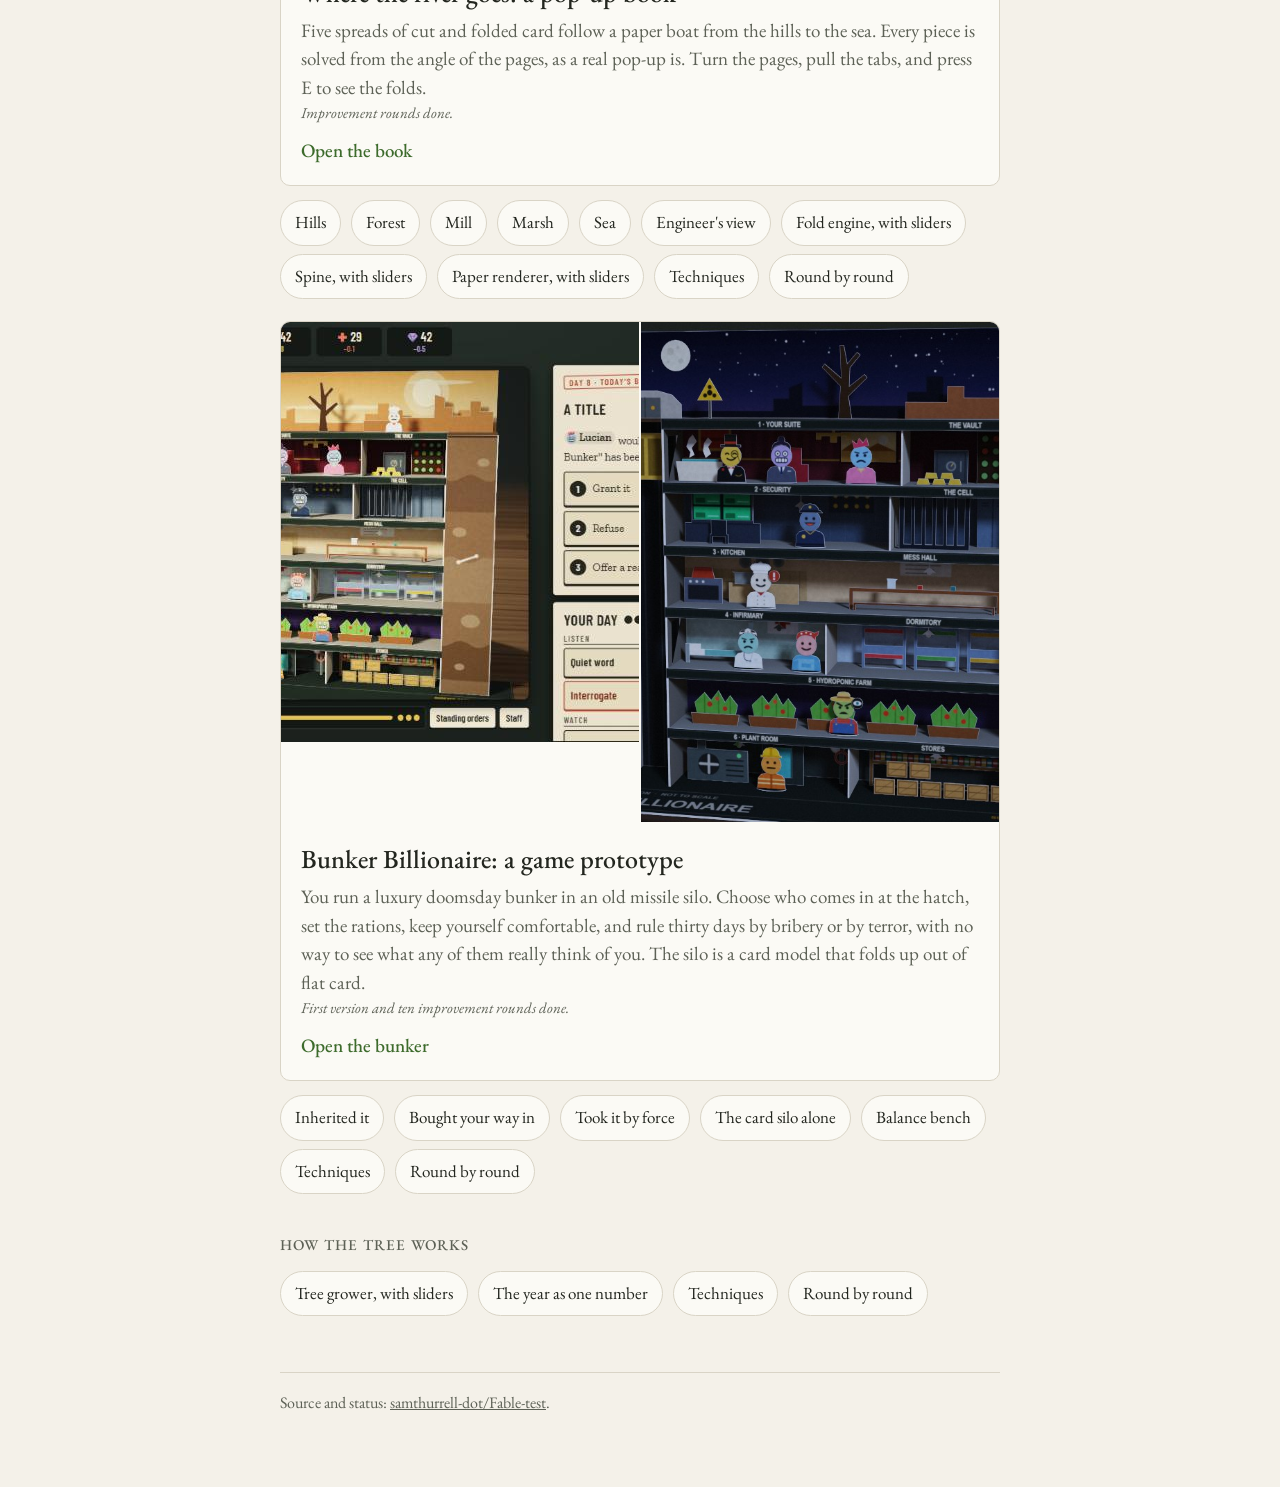
==== commit 3df26b3e: "16-bunker-billionaire: title powers and envy, plots instead of flight, fear no longer suppresses plo" ====
--- a/index.html
+++ b/index.html
@@ -107,7 +107,7 @@
     <div>
       <h3>Bunker Billionaire: a game prototype</h3>
       <p>You run a luxury doomsday bunker in an old missile silo. Choose who comes in at the hatch, set the rations, keep yourself comfortable, and rule thirty days by bribery or by terror, with no way to see what any of them really think of you. The silo is a card model that folds up out of flat card.</p>
-      <p class="state">First version and nine improvement rounds done.</p>
+      <p class="state">First version and ten improvement rounds done.</p>
       <span class="open">Open the bunker</span>
     </div>
   </a>
